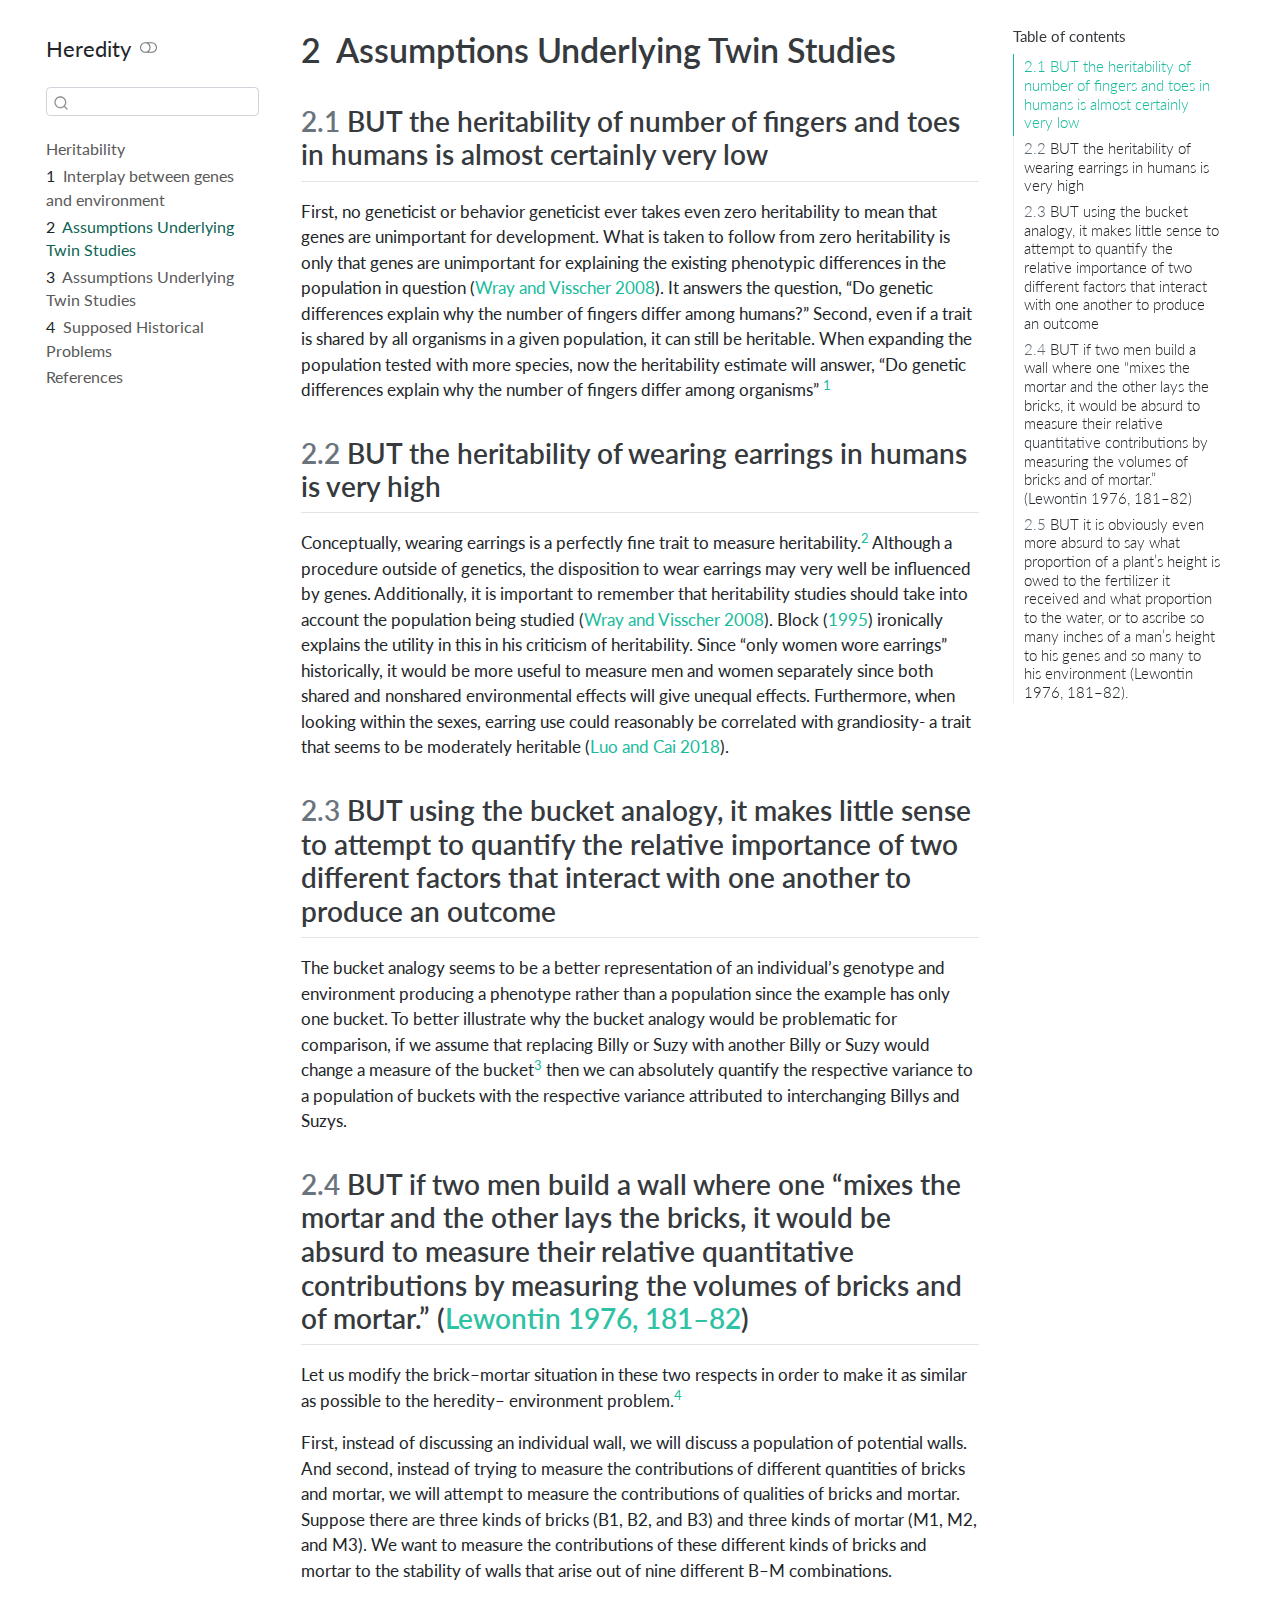
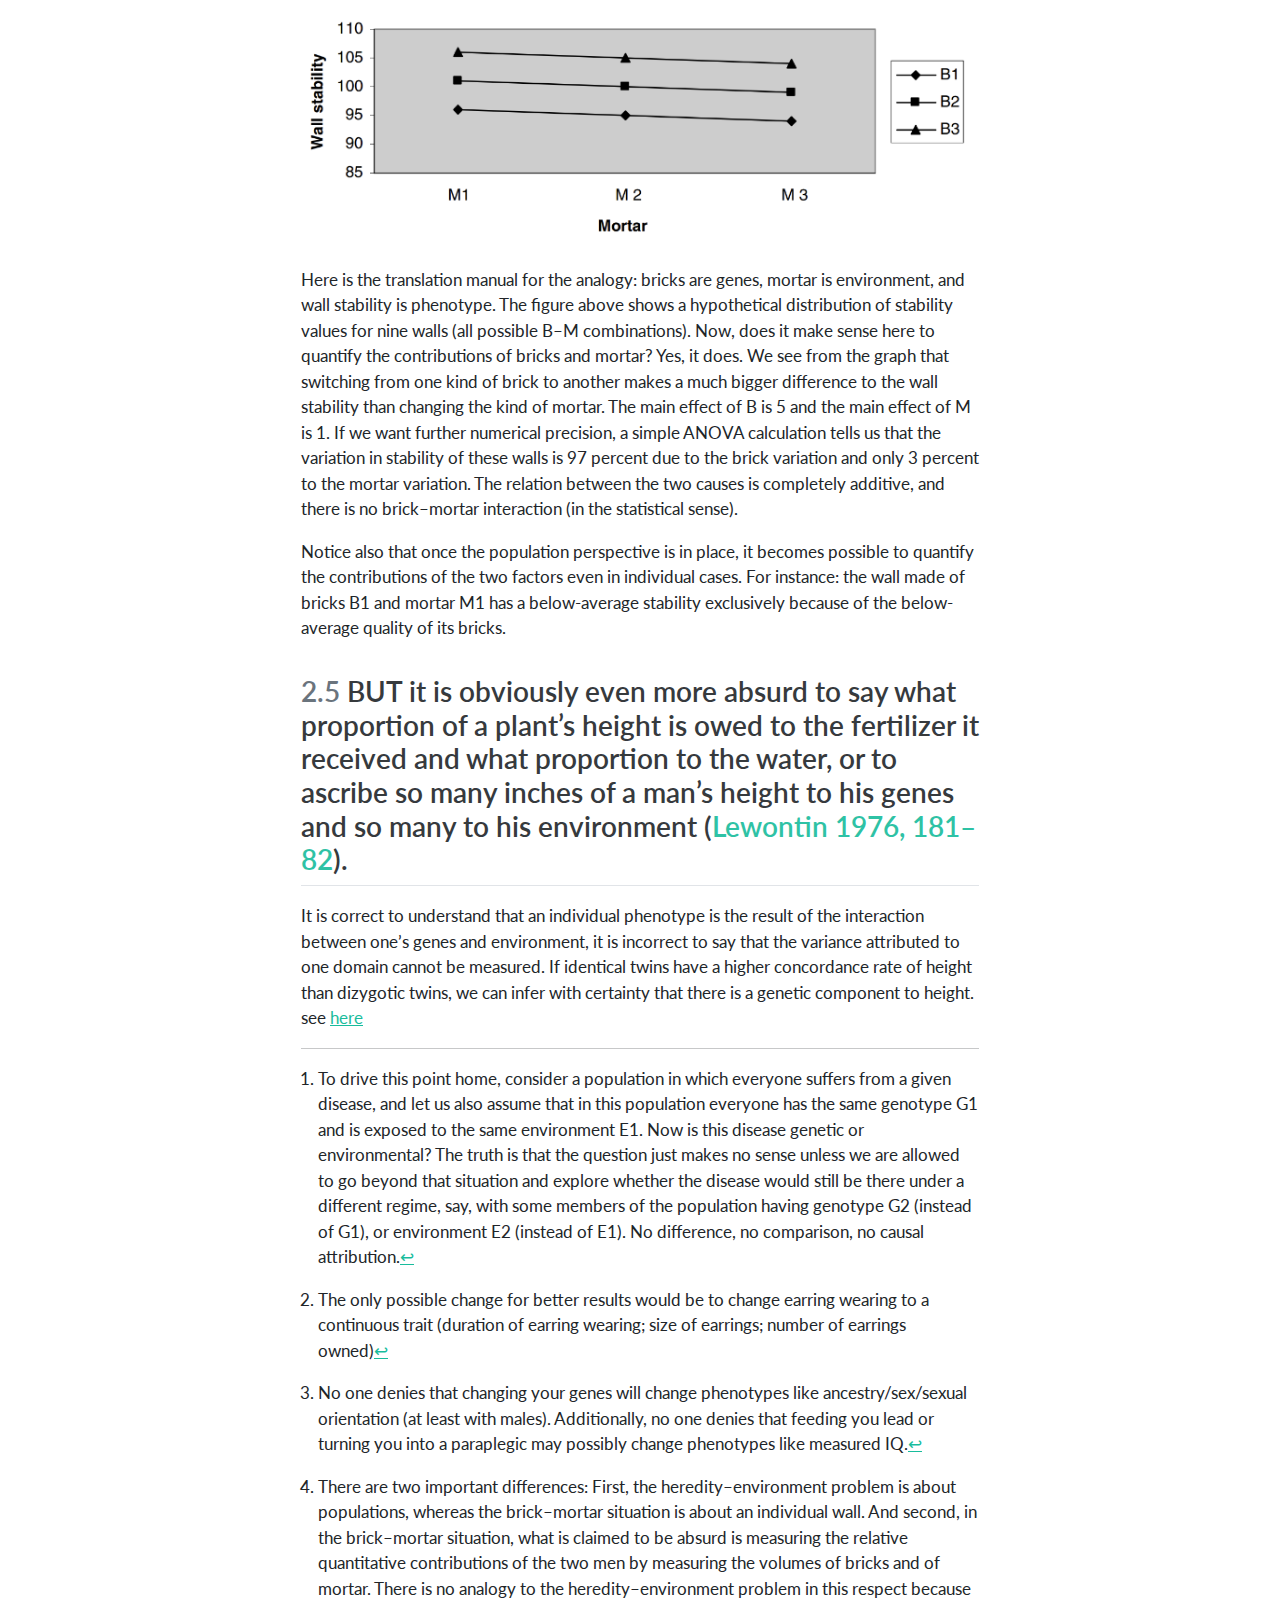
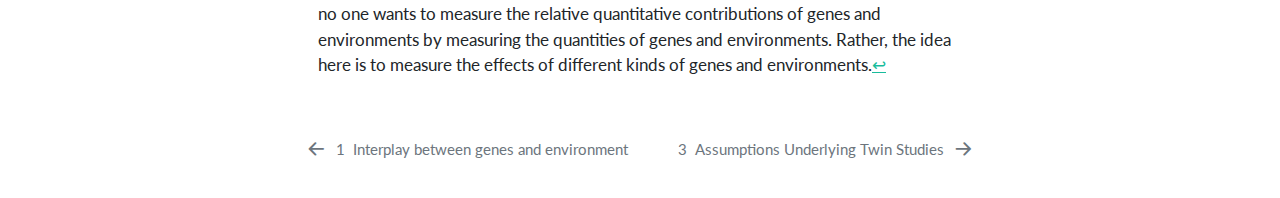
==== docs/i_analogies.html @ cc2ddcf5 "oops, but done now" ====
<!DOCTYPE html>
<html xmlns="http://www.w3.org/1999/xhtml" lang="en" xml:lang="en"><head>

<meta charset="utf-8">
<meta name="generator" content="quarto-1.3.353">

<meta name="viewport" content="width=device-width, initial-scale=1.0, user-scalable=yes">


<title>Heredity - 2&nbsp; Assumptions Underlying Twin Studies</title>
<style>
code{white-space: pre-wrap;}
span.smallcaps{font-variant: small-caps;}
div.columns{display: flex; gap: min(4vw, 1.5em);}
div.column{flex: auto; overflow-x: auto;}
div.hanging-indent{margin-left: 1.5em; text-indent: -1.5em;}
ul.task-list{list-style: none;}
ul.task-list li input[type="checkbox"] {
  width: 0.8em;
  margin: 0 0.8em 0.2em -1em; /* quarto-specific, see https://github.com/quarto-dev/quarto-cli/issues/4556 */ 
  vertical-align: middle;
}
/* CSS for citations */
div.csl-bib-body { }
div.csl-entry {
  clear: both;
}
.hanging-indent div.csl-entry {
  margin-left:2em;
  text-indent:-2em;
}
div.csl-left-margin {
  min-width:2em;
  float:left;
}
div.csl-right-inline {
  margin-left:2em;
  padding-left:1em;
}
div.csl-indent {
  margin-left: 2em;
}</style>


<script src="site_libs/quarto-nav/quarto-nav.js"></script>
<script src="site_libs/quarto-nav/headroom.min.js"></script>
<script src="site_libs/clipboard/clipboard.min.js"></script>
<script src="site_libs/quarto-search/autocomplete.umd.js"></script>
<script src="site_libs/quarto-search/fuse.min.js"></script>
<script src="site_libs/quarto-search/quarto-search.js"></script>
<meta name="quarto:offset" content="./">
<link href="./i_assumptions.html" rel="next">
<link href="./i_interplay.html" rel="prev">
<link href="./gene.png" rel="icon" type="image/png">
<script src="site_libs/quarto-html/quarto.js"></script>
<script src="site_libs/quarto-html/popper.min.js"></script>
<script src="site_libs/quarto-html/tippy.umd.min.js"></script>
<script src="site_libs/quarto-html/anchor.min.js"></script>
<link href="site_libs/quarto-html/tippy.css" rel="stylesheet">
<link href="site_libs/quarto-html/quarto-syntax-highlighting.css" rel="stylesheet" class="quarto-color-scheme" id="quarto-text-highlighting-styles">
<link href="site_libs/quarto-html/quarto-syntax-highlighting-dark.css" rel="prefetch" class="quarto-color-scheme quarto-color-alternate" id="quarto-text-highlighting-styles">
<script src="site_libs/bootstrap/bootstrap.min.js"></script>
<link href="site_libs/bootstrap/bootstrap-icons.css" rel="stylesheet">
<link href="site_libs/bootstrap/bootstrap.min.css" rel="stylesheet" class="quarto-color-scheme" id="quarto-bootstrap" data-mode="light">
<link href="site_libs/bootstrap/bootstrap-dark.min.css" rel="prefetch" class="quarto-color-scheme quarto-color-alternate" id="quarto-bootstrap" data-mode="dark">
<script id="quarto-search-options" type="application/json">{
  "location": "sidebar",
  "copy-button": false,
  "collapse-after": 3,
  "panel-placement": "start",
  "type": "textbox",
  "limit": 20,
  "language": {
    "search-no-results-text": "No results",
    "search-matching-documents-text": "matching documents",
    "search-copy-link-title": "Copy link to search",
    "search-hide-matches-text": "Hide additional matches",
    "search-more-match-text": "more match in this document",
    "search-more-matches-text": "more matches in this document",
    "search-clear-button-title": "Clear",
    "search-detached-cancel-button-title": "Cancel",
    "search-submit-button-title": "Submit"
  }
}</script>


</head>

<body class="nav-sidebar floating">

<div id="quarto-search-results"></div>
  <header id="quarto-header" class="headroom fixed-top">
  <nav class="quarto-secondary-nav">
    <div class="container-fluid d-flex">
      <button type="button" class="quarto-btn-toggle btn" data-bs-toggle="collapse" data-bs-target="#quarto-sidebar,#quarto-sidebar-glass" aria-controls="quarto-sidebar" aria-expanded="false" aria-label="Toggle sidebar navigation" onclick="if (window.quartoToggleHeadroom) { window.quartoToggleHeadroom(); }">
        <i class="bi bi-layout-text-sidebar-reverse"></i>
      </button>
      <nav class="quarto-page-breadcrumbs" aria-label="breadcrumb"><ol class="breadcrumb"><li class="breadcrumb-item"><a href="./i_analogies.html"><span class="chapter-number">2</span>&nbsp; <span class="chapter-title">Assumptions Underlying Twin Studies</span></a></li></ol></nav>
      <a class="flex-grow-1" role="button" data-bs-toggle="collapse" data-bs-target="#quarto-sidebar,#quarto-sidebar-glass" aria-controls="quarto-sidebar" aria-expanded="false" aria-label="Toggle sidebar navigation" onclick="if (window.quartoToggleHeadroom) { window.quartoToggleHeadroom(); }">      
      </a>
      <button type="button" class="btn quarto-search-button" aria-label="Search" onclick="window.quartoOpenSearch();">
        <i class="bi bi-search"></i>
      </button>
    </div>
  </nav>
</header>
<!-- content -->
<div id="quarto-content" class="quarto-container page-columns page-rows-contents page-layout-article">
<!-- sidebar -->
  <nav id="quarto-sidebar" class="sidebar collapse collapse-horizontal sidebar-navigation floating overflow-auto">
    <div class="pt-lg-2 mt-2 text-left sidebar-header">
    <div class="sidebar-title mb-0 py-0">
      <a href="./">Heredity</a> 
        <div class="sidebar-tools-main">
  <a href="" class="quarto-color-scheme-toggle quarto-navigation-tool  px-1" onclick="window.quartoToggleColorScheme(); return false;" title="Toggle dark mode"><i class="bi"></i></a>
</div>
    </div>
      </div>
        <div class="mt-2 flex-shrink-0 align-items-center">
        <div class="sidebar-search">
        <div id="quarto-search" class="" title="Search"></div>
        </div>
        </div>
    <div class="sidebar-menu-container"> 
    <ul class="list-unstyled mt-1">
        <li class="sidebar-item">
  <div class="sidebar-item-container"> 
  <a href="./index.html" class="sidebar-item-text sidebar-link">
 <span class="menu-text">Heritability</span></a>
  </div>
</li>
        <li class="sidebar-item">
  <div class="sidebar-item-container"> 
  <a href="./i_interplay.html" class="sidebar-item-text sidebar-link">
 <span class="menu-text"><span class="chapter-number">1</span>&nbsp; <span class="chapter-title">Interplay between genes and environment</span></span></a>
  </div>
</li>
        <li class="sidebar-item">
  <div class="sidebar-item-container"> 
  <a href="./i_analogies.html" class="sidebar-item-text sidebar-link active">
 <span class="menu-text"><span class="chapter-number">2</span>&nbsp; <span class="chapter-title">Assumptions Underlying Twin Studies</span></span></a>
  </div>
</li>
        <li class="sidebar-item">
  <div class="sidebar-item-container"> 
  <a href="./i_assumptions.html" class="sidebar-item-text sidebar-link">
 <span class="menu-text"><span class="chapter-number">3</span>&nbsp; <span class="chapter-title">Assumptions Underlying Twin Studies</span></span></a>
  </div>
</li>
        <li class="sidebar-item">
  <div class="sidebar-item-container"> 
  <a href="./i_historical.html" class="sidebar-item-text sidebar-link">
 <span class="menu-text"><span class="chapter-number">4</span>&nbsp; <span class="chapter-title">Supposed Historical Problems</span></span></a>
  </div>
</li>
        <li class="sidebar-item">
  <div class="sidebar-item-container"> 
  <a href="./references.html" class="sidebar-item-text sidebar-link">
 <span class="menu-text">References</span></a>
  </div>
</li>
    </ul>
    </div>
</nav>
<div id="quarto-sidebar-glass" data-bs-toggle="collapse" data-bs-target="#quarto-sidebar,#quarto-sidebar-glass"></div>
<!-- margin-sidebar -->
    <div id="quarto-margin-sidebar" class="sidebar margin-sidebar">
        <nav id="TOC" role="doc-toc" class="toc-active">
    <h2 id="toc-title">Table of contents</h2>
   
  <ul>
  <li><a href="#but-the-heritability-of-number-of-fingers-and-toes-in-humans-is-almost-certainly-very-low" id="toc-but-the-heritability-of-number-of-fingers-and-toes-in-humans-is-almost-certainly-very-low" class="nav-link active" data-scroll-target="#but-the-heritability-of-number-of-fingers-and-toes-in-humans-is-almost-certainly-very-low"><span class="header-section-number">2.1</span> BUT the heritability of number of fingers and toes in humans is almost certainly very low</a></li>
  <li><a href="#but-the-heritability-of-wearing-earrings-in-humans-is-very-high" id="toc-but-the-heritability-of-wearing-earrings-in-humans-is-very-high" class="nav-link" data-scroll-target="#but-the-heritability-of-wearing-earrings-in-humans-is-very-high"><span class="header-section-number">2.2</span> BUT the heritability of wearing earrings in humans is very high</a></li>
  <li><a href="#but-using-the-bucket-analogy-it-makes-little-sense-to-attempt-to-quantify-the-relative-importance-of-two-different-factors-that-interact-with-one-another-to-produce-an-outcome" id="toc-but-using-the-bucket-analogy-it-makes-little-sense-to-attempt-to-quantify-the-relative-importance-of-two-different-factors-that-interact-with-one-another-to-produce-an-outcome" class="nav-link" data-scroll-target="#but-using-the-bucket-analogy-it-makes-little-sense-to-attempt-to-quantify-the-relative-importance-of-two-different-factors-that-interact-with-one-another-to-produce-an-outcome"><span class="header-section-number">2.3</span> BUT using the bucket analogy, it makes little sense to attempt to quantify the relative importance of two different factors that interact with one another to produce an outcome</a></li>
  <li><a href="#[base64].-lewontin1976-p.-181182" id="[base64].-lewontin1976-p.-181182" class="nav-link" data-scroll-target="#[base64].-lewontin1976-p.-181182"><span class="header-section-number">2.4</span> BUT if two men build a wall where one “mixes the mortar and the other lays the bricks, it would be absurd to measure their relative quantitative contributions by measuring the volumes of bricks and of mortar.” <span class="citation" data-cites="lewontin1976">(Lewontin 1976, 181–82)</span></a></li>
  <li><a href="#[base64].181-182." id="[base64].181-182." class="nav-link" data-scroll-target="#[base64].181-182."><span class="header-section-number">2.5</span> BUT it is obviously even more absurd to say what proportion of a plant’s height is owed to the fertilizer it received and what proportion to the water, or to ascribe so many inches of a man’s height to his genes and so many to his environment <span class="citation" data-cites="lewontin1976">(Lewontin 1976, 181–82)</span>.</a></li>
  </ul>
</nav>
    </div>
<!-- main -->
<main class="content" id="quarto-document-content">

<header id="title-block-header" class="quarto-title-block default">
<div class="quarto-title">
<h1 class="title"><span class="chapter-number">2</span>&nbsp; <span class="chapter-title">Assumptions Underlying Twin Studies</span></h1>
</div>



<div class="quarto-title-meta">

    
  
    
  </div>
  

</header>

<section id="but-the-heritability-of-number-of-fingers-and-toes-in-humans-is-almost-certainly-very-low" class="level2" data-number="2.1">
<h2 data-number="2.1" class="anchored" data-anchor-id="but-the-heritability-of-number-of-fingers-and-toes-in-humans-is-almost-certainly-very-low"><span class="header-section-number">2.1</span> BUT the heritability of number of fingers and toes in humans is almost certainly very low</h2>
<p>First, no geneticist or behavior geneticist ever takes even zero heritability to mean that genes are unimportant for development. What is taken to follow from zero heritability is only that genes are unimportant for explaining the existing phenotypic differences in the population in question <span class="citation" data-cites="wray2008">(<a href="references.html#ref-wray2008" role="doc-biblioref">Wray and Visscher 2008</a>)</span>. It answers the question, “Do genetic differences explain why the number of fingers differ among humans?” Second, even if a trait is shared by all organisms in a given population, it can still be heritable. When expanding the population tested with more species, now the heritability estimate will answer, “Do genetic differences explain why the number of fingers differ among organisms” <a href="#fn1" class="footnote-ref" id="fnref1" role="doc-noteref"><sup>1</sup></a></p>
</section>
<section id="but-the-heritability-of-wearing-earrings-in-humans-is-very-high" class="level2" data-number="2.2">
<h2 data-number="2.2" class="anchored" data-anchor-id="but-the-heritability-of-wearing-earrings-in-humans-is-very-high"><span class="header-section-number">2.2</span> BUT the heritability of wearing earrings in humans is very high</h2>
<p>Conceptually, wearing earrings is a perfectly fine trait to measure heritability.<a href="#fn2" class="footnote-ref" id="fnref2" role="doc-noteref"><sup>2</sup></a> Although a procedure outside of genetics, the disposition to wear earrings may very well be influenced by genes. Additionally, it is important to remember that heritability studies should take into account the population being studied <span class="citation" data-cites="wray2008">(<a href="references.html#ref-wray2008" role="doc-biblioref">Wray and Visscher 2008</a>)</span>. <span class="citation" data-cites="block1995">Block (<a href="references.html#ref-block1995" role="doc-biblioref">1995</a>)</span> ironically explains the utility in this in his criticism of heritability. Since “only women wore earrings” historically, it would be more useful to measure men and women separately since both shared and nonshared environmental effects will give unequal effects. Furthermore, when looking within the sexes, earring use could reasonably be correlated with grandiosity- a trait that seems to be moderately heritable <span class="citation" data-cites="luo2018">(<a href="references.html#ref-luo2018" role="doc-biblioref">Luo and Cai 2018</a>)</span>.</p>
</section>
<section id="but-using-the-bucket-analogy-it-makes-little-sense-to-attempt-to-quantify-the-relative-importance-of-two-different-factors-that-interact-with-one-another-to-produce-an-outcome" class="level2" data-number="2.3">
<h2 data-number="2.3" class="anchored" data-anchor-id="but-using-the-bucket-analogy-it-makes-little-sense-to-attempt-to-quantify-the-relative-importance-of-two-different-factors-that-interact-with-one-another-to-produce-an-outcome"><span class="header-section-number">2.3</span> BUT using the bucket analogy, it makes little sense to attempt to quantify the relative importance of two different factors that interact with one another to produce an outcome</h2>
<p>The bucket analogy seems to be a better representation of an individual’s genotype and environment producing a phenotype rather than a population since the example has only one bucket. To better illustrate why the bucket analogy would be problematic for comparison, if we assume that replacing Billy or Suzy with another Billy or Suzy would change a measure of the bucket<a href="#fn3" class="footnote-ref" id="fnref3" role="doc-noteref"><sup>3</sup></a> then we can absolutely quantify the respective variance to a population of buckets with the respective variance attributed to interchanging Billys and Suzys.</p>
</section>
<section id="[base64].-lewontin1976-p.-181182" class="level2" data-number="2.4">
<h2 data-number="2.4" class="anchored" data-anchor-id="[base64].-lewontin1976-p.-181182"><span class="header-section-number">2.4</span> BUT if two men build a wall where one “mixes the mortar and the other lays the bricks, it would be absurd to measure their relative quantitative contributions by measuring the volumes of bricks and of mortar.” <span class="citation" data-cites="lewontin1976">(<a href="references.html#ref-lewontin1976" role="doc-biblioref">Lewontin 1976, 181–82</a>)</span></h2>
<p>Let us modify the brick–mortar situation in these two respects in order to make it as similar as possible to the heredity– environment problem.<a href="#fn4" class="footnote-ref" id="fnref4" role="doc-noteref"><sup>4</sup></a></p>
<p>First, instead of discussing an individual wall, we will discuss a population of potential walls. And second, instead of trying to measure the contributions of different quantities of bricks and mortar, we will attempt to measure the contributions of qualities of bricks and mortar. Suppose there are three kinds of bricks (B1, B2, and B3) and three kinds of mortar (M1, M2, and M3). We want to measure the contributions of these different kinds of bricks and mortar to the stability of walls that arise out of nine different B–M combinations.</p>
<p><img src="images/mortar.png" class="img-fluid"></p>
<p>Here is the translation manual for the analogy: bricks are genes, mortar is environment, and wall stability is phenotype. The figure above shows a hypothetical distribution of stability values for nine walls (all possible B–M combinations). Now, does it make sense here to quantify the contributions of bricks and mortar? Yes, it does. We see from the graph that switching from one kind of brick to another makes a much bigger difference to the wall stability than changing the kind of mortar. The main effect of B is 5 and the main effect of M is 1. If we want further numerical precision, a simple ANOVA calculation tells us that the variation in stability of these walls is 97 percent due to the brick variation and only 3 percent to the mortar variation. The relation between the two causes is completely additive, and there is no brick–mortar interaction (in the statistical sense).</p>
<p>Notice also that once the population perspective is in place, it becomes possible to quantify the contributions of the two factors even in individual cases. For instance: the wall made of bricks B1 and mortar M1 has a below-average stability exclusively because of the below-average quality of its bricks.</p>
</section>
<section id="[base64].181-182." class="level2" data-number="2.5">
<h2 data-number="2.5" class="anchored" data-anchor-id="[base64].181-182."><span class="header-section-number">2.5</span> BUT it is obviously even more absurd to say what proportion of a plant’s height is owed to the fertilizer it received and what proportion to the water, or to ascribe so many inches of a man’s height to his genes and so many to his environment <span class="citation" data-cites="lewontin1976">(<a href="references.html#ref-lewontin1976" role="doc-biblioref">Lewontin 1976, 181–82</a>)</span>.</h2>
<p>It is correct to understand that an individual phenotype is the result of the interaction between one’s genes and environment, it is incorrect to say that the variance attributed to one domain cannot be measured. If identical twins have a higher concordance rate of height than dizygotic twins, we can infer with certainty that there is a genetic component to height. see <a href="https://plato.stanford.edu/entries/heredity/#TermIssu">here</a></p>
<!-- ## BUT If, for example, a nation refuses to send children with red hair to school, the genes that cause red hair can be said to lower reading scores attributing redheads’ illiteracy to their genes would probably strike most readers as absurd under these circumstances. (Jencks et al. 1972:66–67) -->


<div id="refs" class="references csl-bib-body hanging-indent" role="list" style="display: none">
<div id="ref-block1995" class="csl-entry" role="listitem">
Block, Ned. 1995. <span>“How Heritability Misleads about Race.”</span> <em>Cognition</em> 56 (2): 99–128.
</div>
<div id="ref-lewontin1976" class="csl-entry" role="listitem">
Lewontin, Richard C. 1976. <span>“The Fallacy of Biological Determinism.”</span> <em>The Sciences</em> 16 (2): 6–10.
</div>
<div id="ref-luo2018" class="csl-entry" role="listitem">
Luo, Yu LL, and Huajian Cai. 2018. <span>“The Etiology of Narcissism: A Review of Behavioral Genetic Studies.”</span> <em>Handbook of Trait Narcissism: Key Advances, Research Methods, and Controversies</em>, 149–56.
</div>
<div id="ref-wray2008" class="csl-entry" role="listitem">
Wray, Naomi, and Peter Visscher. 2008. <span>“Estimating Trait Heritability.”</span> <em>Nature Education</em> 1 (1): 29.
</div>
</div>
</section>
<section id="footnotes" class="footnotes footnotes-end-of-document" role="doc-endnotes">
<hr>
<ol>
<li id="fn1"><p> To drive this point home, consider a population in which everyone suffers from a given disease, and let us also assume that in this population everyone has the same genotype G1 and is exposed to the same environment E1. Now is this disease genetic or environmental? The truth is that the question just makes no sense unless we are allowed to go beyond that situation and explore whether the disease would still be there under a different regime, say, with some members of the population having genotype G2 (instead of G1), or environment E2 (instead of E1). No difference, no comparison, no causal attribution.<a href="#fnref1" class="footnote-back" role="doc-backlink">↩︎</a></p></li>
<li id="fn2"><p> The only possible change for better results would be to change earring wearing to a continuous trait (duration of earring wearing; size of earrings; number of earrings owned)<a href="#fnref2" class="footnote-back" role="doc-backlink">↩︎</a></p></li>
<li id="fn3"><p> No one denies that changing your genes will change phenotypes like ancestry/sex/sexual orientation (at least with males). Additionally, no one denies that feeding you lead or turning you into a paraplegic may possibly change phenotypes like measured IQ.<a href="#fnref3" class="footnote-back" role="doc-backlink">↩︎</a></p></li>
<li id="fn4"><p> There are two important differences: First, the heredity–environment problem is about populations, whereas the brick–mortar situation is about an individual wall. And second, in the brick–mortar situation, what is claimed to be absurd is measuring the relative quantitative contributions of the two men by measuring the volumes of bricks and of mortar. There is no analogy to the heredity–environment problem in this respect because no one wants to measure the relative quantitative contributions of genes and environments by measuring the quantities of genes and environments. Rather, the idea here is to measure the effects of different kinds of genes and environments.<a href="#fnref4" class="footnote-back" role="doc-backlink">↩︎</a></p></li>
</ol>
</section>

</main> <!-- /main -->
<script id="quarto-html-after-body" type="application/javascript">
window.document.addEventListener("DOMContentLoaded", function (event) {
  const toggleBodyColorMode = (bsSheetEl) => {
    const mode = bsSheetEl.getAttribute("data-mode");
    const bodyEl = window.document.querySelector("body");
    if (mode === "dark") {
      bodyEl.classList.add("quarto-dark");
      bodyEl.classList.remove("quarto-light");
    } else {
      bodyEl.classList.add("quarto-light");
      bodyEl.classList.remove("quarto-dark");
    }
  }
  const toggleBodyColorPrimary = () => {
    const bsSheetEl = window.document.querySelector("link#quarto-bootstrap");
    if (bsSheetEl) {
      toggleBodyColorMode(bsSheetEl);
    }
  }
  toggleBodyColorPrimary();  
  const disableStylesheet = (stylesheets) => {
    for (let i=0; i < stylesheets.length; i++) {
      const stylesheet = stylesheets[i];
      stylesheet.rel = 'prefetch';
    }
  }
  const enableStylesheet = (stylesheets) => {
    for (let i=0; i < stylesheets.length; i++) {
      const stylesheet = stylesheets[i];
      stylesheet.rel = 'stylesheet';
    }
  }
  const manageTransitions = (selector, allowTransitions) => {
    const els = window.document.querySelectorAll(selector);
    for (let i=0; i < els.length; i++) {
      const el = els[i];
      if (allowTransitions) {
        el.classList.remove('notransition');
      } else {
        el.classList.add('notransition');
      }
    }
  }
  const toggleColorMode = (alternate) => {
    // Switch the stylesheets
    const alternateStylesheets = window.document.querySelectorAll('link.quarto-color-scheme.quarto-color-alternate');
    manageTransitions('#quarto-margin-sidebar .nav-link', false);
    if (alternate) {
      enableStylesheet(alternateStylesheets);
      for (const sheetNode of alternateStylesheets) {
        if (sheetNode.id === "quarto-bootstrap") {
          toggleBodyColorMode(sheetNode);
        }
      }
    } else {
      disableStylesheet(alternateStylesheets);
      toggleBodyColorPrimary();
    }
    manageTransitions('#quarto-margin-sidebar .nav-link', true);
    // Switch the toggles
    const toggles = window.document.querySelectorAll('.quarto-color-scheme-toggle');
    for (let i=0; i < toggles.length; i++) {
      const toggle = toggles[i];
      if (toggle) {
        if (alternate) {
          toggle.classList.add("alternate");     
        } else {
          toggle.classList.remove("alternate");
        }
      }
    }
    // Hack to workaround the fact that safari doesn't
    // properly recolor the scrollbar when toggling (#1455)
    if (navigator.userAgent.indexOf('Safari') > 0 && navigator.userAgent.indexOf('Chrome') == -1) {
      manageTransitions("body", false);
      window.scrollTo(0, 1);
      setTimeout(() => {
        window.scrollTo(0, 0);
        manageTransitions("body", true);
      }, 40);  
    }
  }
  const isFileUrl = () => { 
    return window.location.protocol === 'file:';
  }
  const hasAlternateSentinel = () => {  
    let styleSentinel = getColorSchemeSentinel();
    if (styleSentinel !== null) {
      return styleSentinel === "alternate";
    } else {
      return false;
    }
  }
  const setStyleSentinel = (alternate) => {
    const value = alternate ? "alternate" : "default";
    if (!isFileUrl()) {
      window.localStorage.setItem("quarto-color-scheme", value);
    } else {
      localAlternateSentinel = value;
    }
  }
  const getColorSchemeSentinel = () => {
    if (!isFileUrl()) {
      const storageValue = window.localStorage.getItem("quarto-color-scheme");
      return storageValue != null ? storageValue : localAlternateSentinel;
    } else {
      return localAlternateSentinel;
    }
  }
  let localAlternateSentinel = 'default';
  // Dark / light mode switch
  window.quartoToggleColorScheme = () => {
    // Read the current dark / light value 
    let toAlternate = !hasAlternateSentinel();
    toggleColorMode(toAlternate);
    setStyleSentinel(toAlternate);
  };
  // Ensure there is a toggle, if there isn't float one in the top right
  if (window.document.querySelector('.quarto-color-scheme-toggle') === null) {
    const a = window.document.createElement('a');
    a.classList.add('top-right');
    a.classList.add('quarto-color-scheme-toggle');
    a.href = "";
    a.onclick = function() { try { window.quartoToggleColorScheme(); } catch {} return false; };
    const i = window.document.createElement("i");
    i.classList.add('bi');
    a.appendChild(i);
    window.document.body.appendChild(a);
  }
  // Switch to dark mode if need be
  if (hasAlternateSentinel()) {
    toggleColorMode(true);
  } else {
    toggleColorMode(false);
  }
  const icon = "";
  const anchorJS = new window.AnchorJS();
  anchorJS.options = {
    placement: 'right',
    icon: icon
  };
  anchorJS.add('.anchored');
  const isCodeAnnotation = (el) => {
    for (const clz of el.classList) {
      if (clz.startsWith('code-annotation-')) {                     
        return true;
      }
    }
    return false;
  }
  const clipboard = new window.ClipboardJS('.code-copy-button', {
    text: function(trigger) {
      const codeEl = trigger.previousElementSibling.cloneNode(true);
      for (const childEl of codeEl.children) {
        if (isCodeAnnotation(childEl)) {
          childEl.remove();
        }
      }
      return codeEl.innerText;
    }
  });
  clipboard.on('success', function(e) {
    // button target
    const button = e.trigger;
    // don't keep focus
    button.blur();
    // flash "checked"
    button.classList.add('code-copy-button-checked');
    var currentTitle = button.getAttribute("title");
    button.setAttribute("title", "Copied!");
    let tooltip;
    if (window.bootstrap) {
      button.setAttribute("data-bs-toggle", "tooltip");
      button.setAttribute("data-bs-placement", "left");
      button.setAttribute("data-bs-title", "Copied!");
      tooltip = new bootstrap.Tooltip(button, 
        { trigger: "manual", 
          customClass: "code-copy-button-tooltip",
          offset: [0, -8]});
      tooltip.show();    
    }
    setTimeout(function() {
      if (tooltip) {
        tooltip.hide();
        button.removeAttribute("data-bs-title");
        button.removeAttribute("data-bs-toggle");
        button.removeAttribute("data-bs-placement");
      }
      button.setAttribute("title", currentTitle);
      button.classList.remove('code-copy-button-checked');
    }, 1000);
    // clear code selection
    e.clearSelection();
  });
  function tippyHover(el, contentFn) {
    const config = {
      allowHTML: true,
      content: contentFn,
      maxWidth: 500,
      delay: 100,
      arrow: false,
      appendTo: function(el) {
          return el.parentElement;
      },
      interactive: true,
      interactiveBorder: 10,
      theme: 'quarto',
      placement: 'bottom-start'
    };
    window.tippy(el, config); 
  }
  const noterefs = window.document.querySelectorAll('a[role="doc-noteref"]');
  for (var i=0; i<noterefs.length; i++) {
    const ref = noterefs[i];
    tippyHover(ref, function() {
      // use id or data attribute instead here
      let href = ref.getAttribute('data-footnote-href') || ref.getAttribute('href');
      try { href = new URL(href).hash; } catch {}
      const id = href.replace(/^#\/?/, "");
      const note = window.document.getElementById(id);
      return note.innerHTML;
    });
  }
      let selectedAnnoteEl;
      const selectorForAnnotation = ( cell, annotation) => {
        let cellAttr = 'data-code-cell="' + cell + '"';
        let lineAttr = 'data-code-annotation="' +  annotation + '"';
        const selector = 'span[' + cellAttr + '][' + lineAttr + ']';
        return selector;
      }
      const selectCodeLines = (annoteEl) => {
        const doc = window.document;
        const targetCell = annoteEl.getAttribute("data-target-cell");
        const targetAnnotation = annoteEl.getAttribute("data-target-annotation");
        const annoteSpan = window.document.querySelector(selectorForAnnotation(targetCell, targetAnnotation));
        const lines = annoteSpan.getAttribute("data-code-lines").split(",");
        const lineIds = lines.map((line) => {
          return targetCell + "-" + line;
        })
        let top = null;
        let height = null;
        let parent = null;
        if (lineIds.length > 0) {
            //compute the position of the single el (top and bottom and make a div)
            const el = window.document.getElementById(lineIds[0]);
            top = el.offsetTop;
            height = el.offsetHeight;
            parent = el.parentElement.parentElement;
          if (lineIds.length > 1) {
            const lastEl = window.document.getElementById(lineIds[lineIds.length - 1]);
            const bottom = lastEl.offsetTop + lastEl.offsetHeight;
            height = bottom - top;
          }
          if (top !== null && height !== null && parent !== null) {
            // cook up a div (if necessary) and position it 
            let div = window.document.getElementById("code-annotation-line-highlight");
            if (div === null) {
              div = window.document.createElement("div");
              div.setAttribute("id", "code-annotation-line-highlight");
              div.style.position = 'absolute';
              parent.appendChild(div);
            }
            div.style.top = top - 2 + "px";
            div.style.height = height + 4 + "px";
            let gutterDiv = window.document.getElementById("code-annotation-line-highlight-gutter");
            if (gutterDiv === null) {
              gutterDiv = window.document.createElement("div");
              gutterDiv.setAttribute("id", "code-annotation-line-highlight-gutter");
              gutterDiv.style.position = 'absolute';
              const codeCell = window.document.getElementById(targetCell);
              const gutter = codeCell.querySelector('.code-annotation-gutter');
              gutter.appendChild(gutterDiv);
            }
            gutterDiv.style.top = top - 2 + "px";
            gutterDiv.style.height = height + 4 + "px";
          }
          selectedAnnoteEl = annoteEl;
        }
      };
      const unselectCodeLines = () => {
        const elementsIds = ["code-annotation-line-highlight", "code-annotation-line-highlight-gutter"];
        elementsIds.forEach((elId) => {
          const div = window.document.getElementById(elId);
          if (div) {
            div.remove();
          }
        });
        selectedAnnoteEl = undefined;
      };
      // Attach click handler to the DT
      const annoteDls = window.document.querySelectorAll('dt[data-target-cell]');
      for (const annoteDlNode of annoteDls) {
        annoteDlNode.addEventListener('click', (event) => {
          const clickedEl = event.target;
          if (clickedEl !== selectedAnnoteEl) {
            unselectCodeLines();
            const activeEl = window.document.querySelector('dt[data-target-cell].code-annotation-active');
            if (activeEl) {
              activeEl.classList.remove('code-annotation-active');
            }
            selectCodeLines(clickedEl);
            clickedEl.classList.add('code-annotation-active');
          } else {
            // Unselect the line
            unselectCodeLines();
            clickedEl.classList.remove('code-annotation-active');
          }
        });
      }
  const findCites = (el) => {
    const parentEl = el.parentElement;
    if (parentEl) {
      const cites = parentEl.dataset.cites;
      if (cites) {
        return {
          el,
          cites: cites.split(' ')
        };
      } else {
        return findCites(el.parentElement)
      }
    } else {
      return undefined;
    }
  };
  var bibliorefs = window.document.querySelectorAll('a[role="doc-biblioref"]');
  for (var i=0; i<bibliorefs.length; i++) {
    const ref = bibliorefs[i];
    const citeInfo = findCites(ref);
    if (citeInfo) {
      tippyHover(citeInfo.el, function() {
        var popup = window.document.createElement('div');
        citeInfo.cites.forEach(function(cite) {
          var citeDiv = window.document.createElement('div');
          citeDiv.classList.add('hanging-indent');
          citeDiv.classList.add('csl-entry');
          var biblioDiv = window.document.getElementById('ref-' + cite);
          if (biblioDiv) {
            citeDiv.innerHTML = biblioDiv.innerHTML;
          }
          popup.appendChild(citeDiv);
        });
        return popup.innerHTML;
      });
    }
  }
});
</script>
<nav class="page-navigation">
  <div class="nav-page nav-page-previous">
      <a href="./i_interplay.html" class="pagination-link">
        <i class="bi bi-arrow-left-short"></i> <span class="nav-page-text"><span class="chapter-number">1</span>&nbsp; <span class="chapter-title">Interplay between genes and environment</span></span>
      </a>          
  </div>
  <div class="nav-page nav-page-next">
      <a href="./i_assumptions.html" class="pagination-link">
        <span class="nav-page-text"><span class="chapter-number">3</span>&nbsp; <span class="chapter-title">Assumptions Underlying Twin Studies</span></span> <i class="bi bi-arrow-right-short"></i>
      </a>
  </div>
</nav>
</div> <!-- /content -->



</body></html>
---- docs/site_libs/quarto-html/tippy.css ----
.tippy-box[data-animation=fade][data-state=hidden]{opacity:0}[data-tippy-root]{max-width:calc(100vw - 10px)}.tippy-box{position:relative;background-color:#333;color:#fff;border-radius:4px;font-size:14px;line-height:1.4;white-space:normal;outline:0;transition-property:transform,visibility,opacity}.tippy-box[data-placement^=top]>.tippy-arrow{bottom:0}.tippy-box[data-placement^=top]>.tippy-arrow:before{bottom:-7px;left:0;border-width:8px 8px 0;border-top-color:initial;transform-origin:center top}.tippy-box[data-placement^=bottom]>.tippy-arrow{top:0}.tippy-box[data-placement^=bottom]>.tippy-arrow:before{top:-7px;left:0;border-width:0 8px 8px;border-bottom-color:initial;transform-origin:center bottom}.tippy-box[data-placement^=left]>.tippy-arrow{right:0}.tippy-box[data-placement^=left]>.tippy-arrow:before{border-width:8px 0 8px 8px;border-left-color:initial;right:-7px;transform-origin:center left}.tippy-box[data-placement^=right]>.tippy-arrow{left:0}.tippy-box[data-placement^=right]>.tippy-arrow:before{left:-7px;border-width:8px 8px 8px 0;border-right-color:initial;transform-origin:center right}.tippy-box[data-inertia][data-state=visible]{transition-timing-function:cubic-bezier(.54,1.5,.38,1.11)}.tippy-arrow{width:16px;height:16px;color:#333}.tippy-arrow:before{content:"";position:absolute;border-color:transparent;border-style:solid}.tippy-content{position:relative;padding:5px 9px;z-index:1}
---- docs/site_libs/quarto-html/quarto-syntax-highlighting.css ----
/* quarto syntax highlight colors */
:root {
  --quarto-hl-ot-color: #003B4F;
  --quarto-hl-at-color: #657422;
  --quarto-hl-ss-color: #20794D;
  --quarto-hl-an-color: #5E5E5E;
  --quarto-hl-fu-color: #4758AB;
  --quarto-hl-st-color: #20794D;
  --quarto-hl-cf-color: #003B4F;
  --quarto-hl-op-color: #5E5E5E;
  --quarto-hl-er-color: #AD0000;
  --quarto-hl-bn-color: #AD0000;
  --quarto-hl-al-color: #AD0000;
  --quarto-hl-va-color: #111111;
  --quarto-hl-bu-color: inherit;
  --quarto-hl-ex-color: inherit;
  --quarto-hl-pp-color: #AD0000;
  --quarto-hl-in-color: #5E5E5E;
  --quarto-hl-vs-color: #20794D;
  --quarto-hl-wa-color: #5E5E5E;
  --quarto-hl-do-color: #5E5E5E;
  --quarto-hl-im-color: #00769E;
  --quarto-hl-ch-color: #20794D;
  --quarto-hl-dt-color: #AD0000;
  --quarto-hl-fl-color: #AD0000;
  --quarto-hl-co-color: #5E5E5E;
  --quarto-hl-cv-color: #5E5E5E;
  --quarto-hl-cn-color: #8f5902;
  --quarto-hl-sc-color: #5E5E5E;
  --quarto-hl-dv-color: #AD0000;
  --quarto-hl-kw-color: #003B4F;
}

/* other quarto variables */
:root {
  --quarto-font-monospace: SFMono-Regular, Menlo, Monaco, Consolas, "Liberation Mono", "Courier New", monospace;
}

pre > code.sourceCode > span {
  color: #003B4F;
}

code span {
  color: #003B4F;
}

code.sourceCode > span {
  color: #003B4F;
}

div.sourceCode,
div.sourceCode pre.sourceCode {
  color: #003B4F;
}

code span.ot {
  color: #003B4F;
  font-style: inherit;
}

code span.at {
  color: #657422;
  font-style: inherit;
}

code span.ss {
  color: #20794D;
  font-style: inherit;
}

code span.an {
  color: #5E5E5E;
  font-style: inherit;
}

code span.fu {
  color: #4758AB;
  font-style: inherit;
}

code span.st {
  color: #20794D;
  font-style: inherit;
}

code span.cf {
  color: #003B4F;
  font-style: inherit;
}

code span.op {
  color: #5E5E5E;
  font-style: inherit;
}

code span.er {
  color: #AD0000;
  font-style: inherit;
}

code span.bn {
  color: #AD0000;
  font-style: inherit;
}

code span.al {
  color: #AD0000;
  font-style: inherit;
}

code span.va {
  color: #111111;
  font-style: inherit;
}

code span.bu {
  font-style: inherit;
}

code span.ex {
  font-style: inherit;
}

code span.pp {
  color: #AD0000;
  font-style: inherit;
}

code span.in {
  color: #5E5E5E;
  font-style: inherit;
}

code span.vs {
  color: #20794D;
  font-style: inherit;
}

code span.wa {
  color: #5E5E5E;
  font-style: italic;
}

code span.do {
  color: #5E5E5E;
  font-style: italic;
}

code span.im {
  color: #00769E;
  font-style: inherit;
}

code span.ch {
  color: #20794D;
  font-style: inherit;
}

code span.dt {
  color: #AD0000;
  font-style: inherit;
}

code span.fl {
  color: #AD0000;
  font-style: inherit;
}

code span.co {
  color: #5E5E5E;
  font-style: inherit;
}

code span.cv {
  color: #5E5E5E;
  font-style: italic;
}

code span.cn {
  color: #8f5902;
  font-style: inherit;
}

code span.sc {
  color: #5E5E5E;
  font-style: inherit;
}

code span.dv {
  color: #AD0000;
  font-style: inherit;
}

code span.kw {
  color: #003B4F;
  font-style: inherit;
}

.prevent-inlining {
  content: "</";
}

/*# sourceMappingURL=debc5d5d77c3f9108843748ff7464032.css.map */
---- docs/site_libs/quarto-html/quarto-syntax-highlighting-dark.css ----
/* quarto syntax highlight colors */
:root {
  --quarto-hl-al-color: #f07178;
  --quarto-hl-an-color: #d4d0ab;
  --quarto-hl-at-color: #00e0e0;
  --quarto-hl-bn-color: #d4d0ab;
  --quarto-hl-bu-color: #abe338;
  --quarto-hl-ch-color: #abe338;
  --quarto-hl-co-color: #f8f8f2;
  --quarto-hl-cv-color: #ffd700;
  --quarto-hl-cn-color: #ffd700;
  --quarto-hl-cf-color: #ffa07a;
  --quarto-hl-dt-color: #ffa07a;
  --quarto-hl-dv-color: #d4d0ab;
  --quarto-hl-do-color: #f8f8f2;
  --quarto-hl-er-color: #f07178;
  --quarto-hl-ex-color: #00e0e0;
  --quarto-hl-fl-color: #d4d0ab;
  --quarto-hl-fu-color: #ffa07a;
  --quarto-hl-im-color: #abe338;
  --quarto-hl-in-color: #d4d0ab;
  --quarto-hl-kw-color: #ffa07a;
  --quarto-hl-op-color: #ffa07a;
  --quarto-hl-ot-color: #00e0e0;
  --quarto-hl-pp-color: #dcc6e0;
  --quarto-hl-re-color: #00e0e0;
  --quarto-hl-sc-color: #abe338;
  --quarto-hl-ss-color: #abe338;
  --quarto-hl-st-color: #abe338;
  --quarto-hl-va-color: #00e0e0;
  --quarto-hl-vs-color: #abe338;
  --quarto-hl-wa-color: #dcc6e0;
}

/* other quarto variables */
:root {
  --quarto-font-monospace: SFMono-Regular, Menlo, Monaco, Consolas, "Liberation Mono", "Courier New", monospace;
}

code span.al {
  background-color: #2a0f15;
  font-weight: bold;
  color: #f07178;
}

code span.an {
  color: #d4d0ab;
}

code span.at {
  color: #00e0e0;
}

code span.bn {
  color: #d4d0ab;
}

code span.bu {
  color: #abe338;
}

code span.ch {
  color: #abe338;
}

code span.co {
  font-style: italic;
  color: #f8f8f2;
}

code span.cv {
  color: #ffd700;
}

code span.cn {
  color: #ffd700;
}

code span.cf {
  font-weight: bold;
  color: #ffa07a;
}

code span.dt {
  color: #ffa07a;
}

code span.dv {
  color: #d4d0ab;
}

code span.do {
  color: #f8f8f2;
}

code span.er {
  color: #f07178;
  text-decoration: underline;
}

code span.ex {
  font-weight: bold;
  color: #00e0e0;
}

code span.fl {
  color: #d4d0ab;
}

code span.fu {
  color: #ffa07a;
}

code span.im {
  color: #abe338;
}

code span.in {
  color: #d4d0ab;
}

code span.kw {
  font-weight: bold;
  color: #ffa07a;
}

pre > code.sourceCode > span {
  color: #f8f8f2;
}

code span {
  color: #f8f8f2;
}

code.sourceCode > span {
  color: #f8f8f2;
}

div.sourceCode,
div.sourceCode pre.sourceCode {
  color: #f8f8f2;
}

code span.op {
  color: #ffa07a;
}

code span.ot {
  color: #00e0e0;
}

code span.pp {
  color: #dcc6e0;
}

code span.re {
  background-color: #f8f8f2;
  color: #00e0e0;
}

code span.sc {
  color: #abe338;
}

code span.ss {
  color: #abe338;
}

code span.st {
  color: #abe338;
}

code span.va {
  color: #00e0e0;
}

code span.vs {
  color: #abe338;
}

code span.wa {
  color: #dcc6e0;
}

.prevent-inlining {
  content: "</";
}

/*# sourceMappingURL=935a306eefa94366c21e1a970dddb765.css.map */
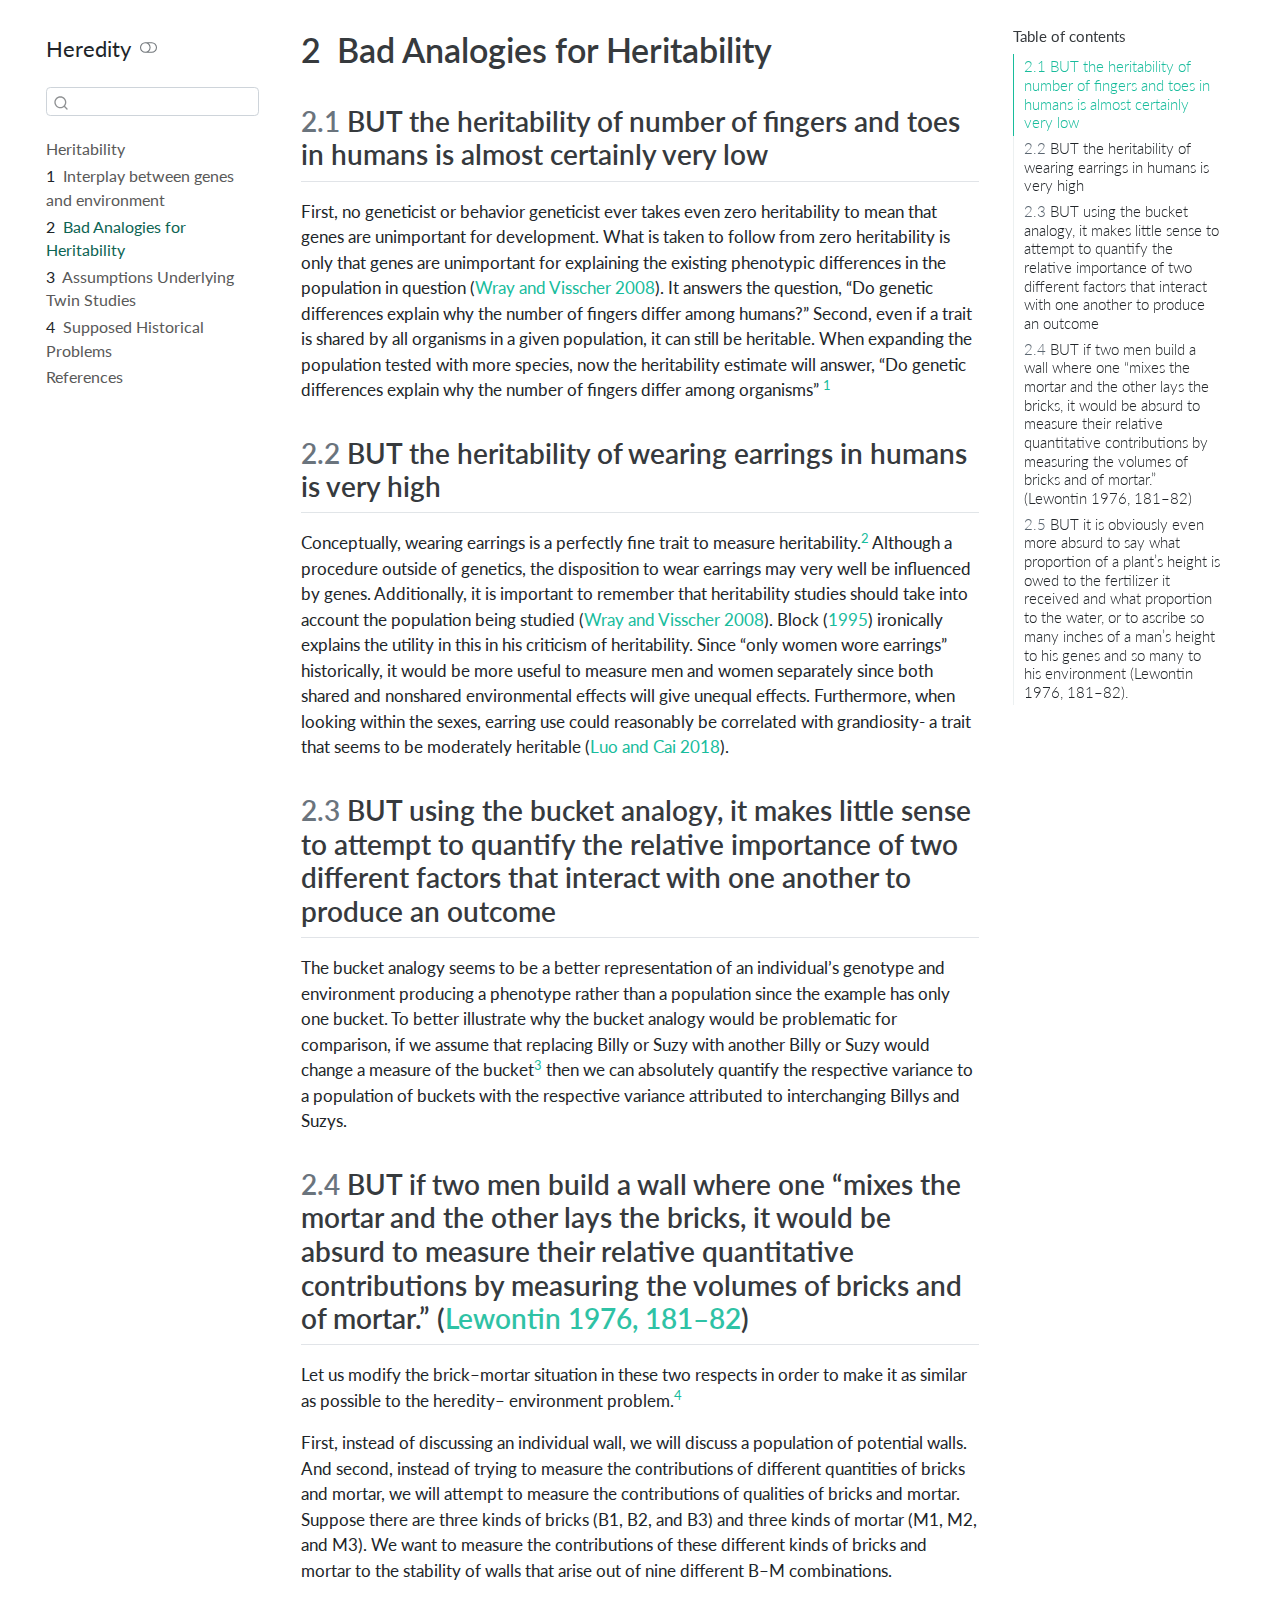
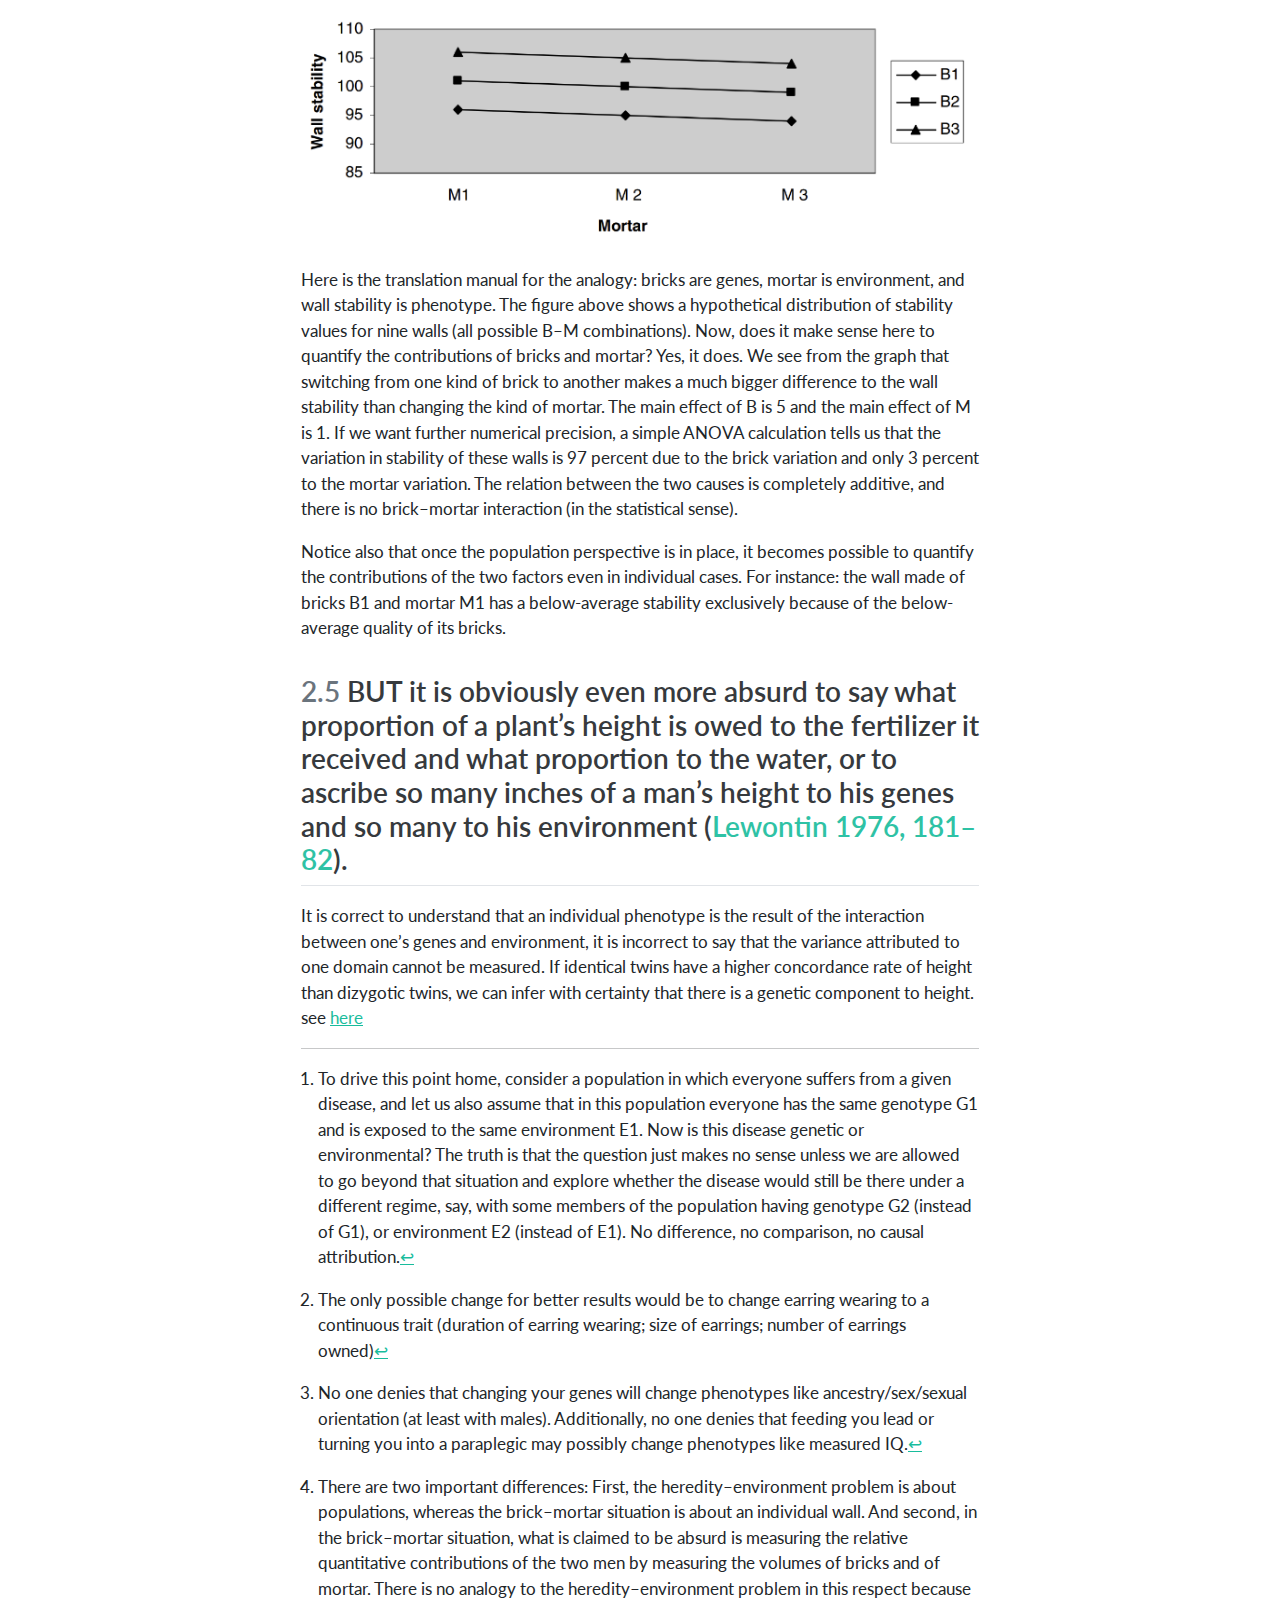
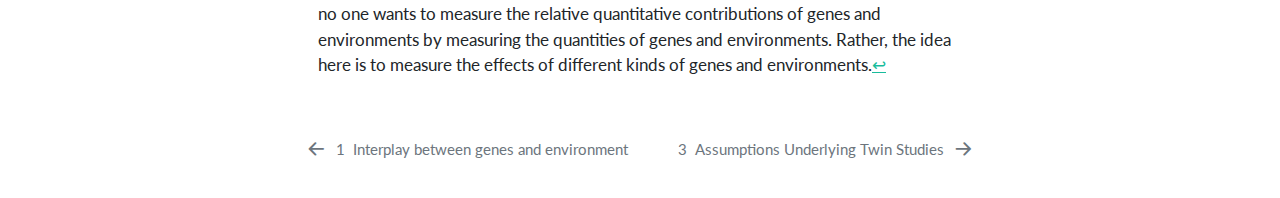
==== commit ae2e1ff2: "name" ====
--- a/docs/i_analogies.html
+++ b/docs/i_analogies.html
@@ -7,7 +7,7 @@
 <meta name="viewport" content="width=device-width, initial-scale=1.0, user-scalable=yes">
 
 
-<title>Heredity - 2&nbsp; Assumptions Underlying Twin Studies</title>
+<title>Heredity - 2&nbsp; Bad Analogies for Heritability</title>
 <style>
 code{white-space: pre-wrap;}
 span.smallcaps{font-variant: small-caps;}
@@ -95,7 +95,7 @@
       <button type="button" class="quarto-btn-toggle btn" data-bs-toggle="collapse" data-bs-target="#quarto-sidebar,#quarto-sidebar-glass" aria-controls="quarto-sidebar" aria-expanded="false" aria-label="Toggle sidebar navigation" onclick="if (window.quartoToggleHeadroom) { window.quartoToggleHeadroom(); }">
         <i class="bi bi-layout-text-sidebar-reverse"></i>
       </button>
-      <nav class="quarto-page-breadcrumbs" aria-label="breadcrumb"><ol class="breadcrumb"><li class="breadcrumb-item"><a href="./i_analogies.html"><span class="chapter-number">2</span>&nbsp; <span class="chapter-title">Assumptions Underlying Twin Studies</span></a></li></ol></nav>
+      <nav class="quarto-page-breadcrumbs" aria-label="breadcrumb"><ol class="breadcrumb"><li class="breadcrumb-item"><a href="./i_analogies.html"><span class="chapter-number">2</span>&nbsp; <span class="chapter-title">Bad Analogies for Heritability</span></a></li></ol></nav>
       <a class="flex-grow-1" role="button" data-bs-toggle="collapse" data-bs-target="#quarto-sidebar,#quarto-sidebar-glass" aria-controls="quarto-sidebar" aria-expanded="false" aria-label="Toggle sidebar navigation" onclick="if (window.quartoToggleHeadroom) { window.quartoToggleHeadroom(); }">      
       </a>
       <button type="button" class="btn quarto-search-button" aria-label="Search" onclick="window.quartoOpenSearch();">
@@ -138,7 +138,7 @@
         <li class="sidebar-item">
   <div class="sidebar-item-container"> 
   <a href="./i_analogies.html" class="sidebar-item-text sidebar-link active">
- <span class="menu-text"><span class="chapter-number">2</span>&nbsp; <span class="chapter-title">Assumptions Underlying Twin Studies</span></span></a>
+ <span class="menu-text"><span class="chapter-number">2</span>&nbsp; <span class="chapter-title">Bad Analogies for Heritability</span></span></a>
   </div>
 </li>
         <li class="sidebar-item">
@@ -182,7 +182,7 @@
 
 <header id="title-block-header" class="quarto-title-block default">
 <div class="quarto-title">
-<h1 class="title"><span class="chapter-number">2</span>&nbsp; <span class="chapter-title">Assumptions Underlying Twin Studies</span></h1>
+<h1 class="title"><span class="chapter-number">2</span>&nbsp; <span class="chapter-title">Bad Analogies for Heritability</span></h1>
 </div>
 
 
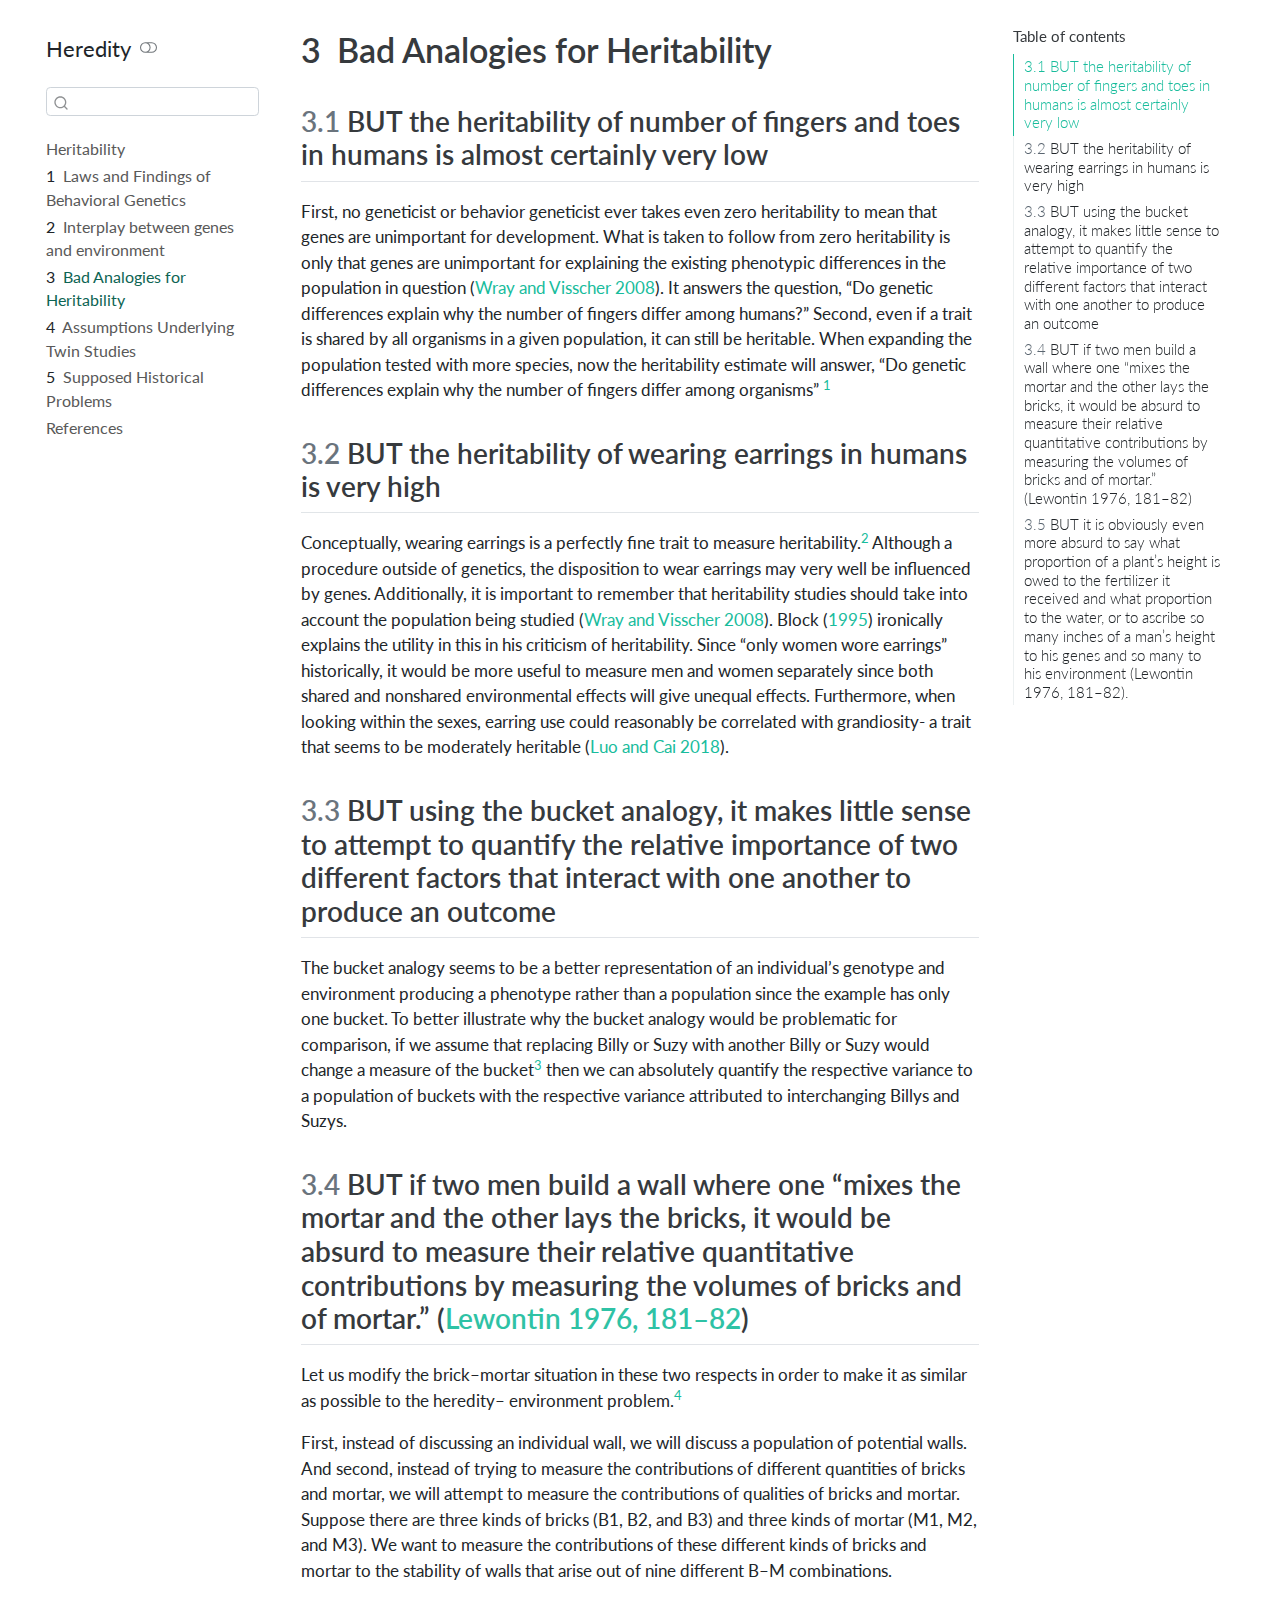
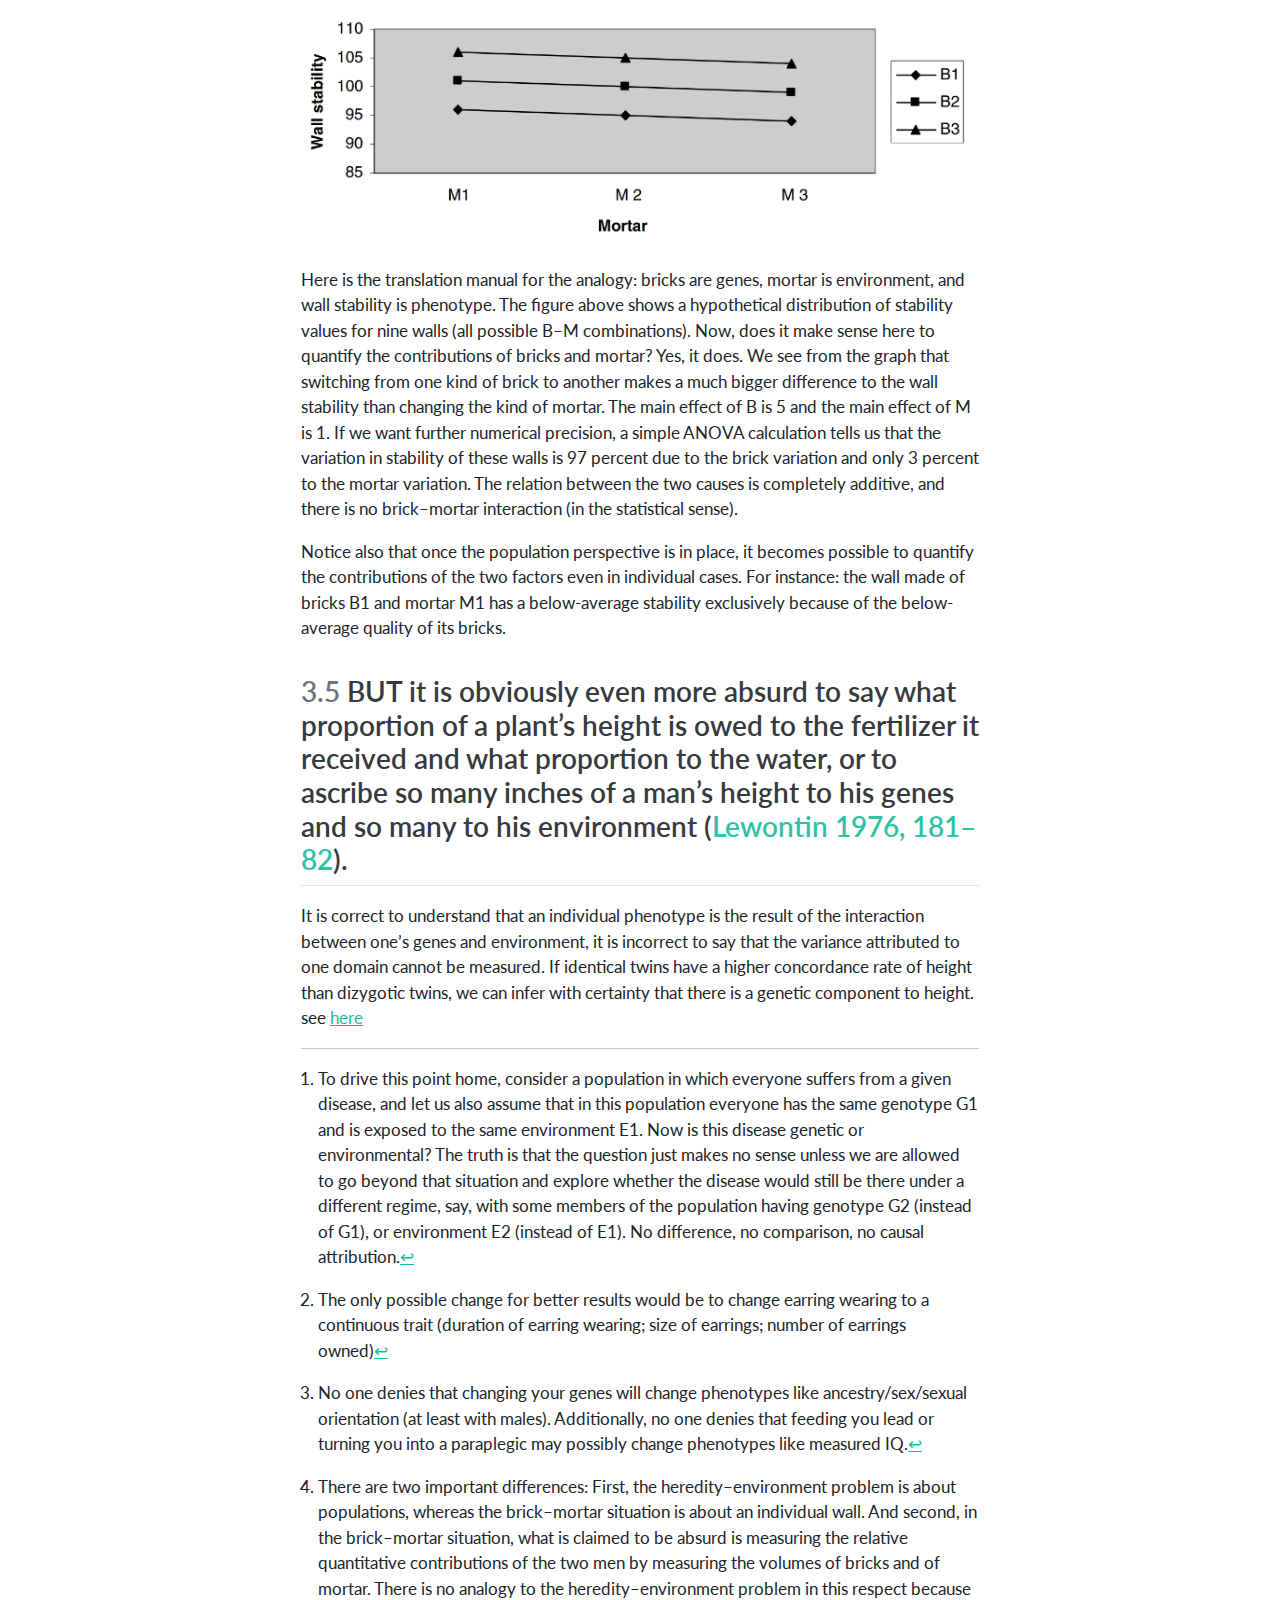
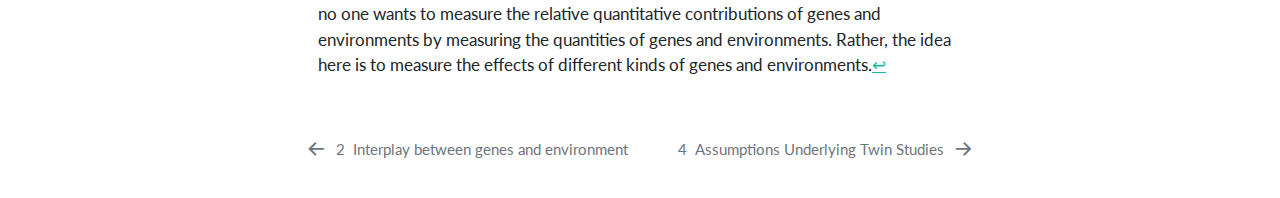
==== commit 9868f2c0: "done" ====
--- a/docs/i_analogies.html
+++ b/docs/i_analogies.html
@@ -7,7 +7,7 @@
 <meta name="viewport" content="width=device-width, initial-scale=1.0, user-scalable=yes">
 
 
-<title>Heredity - 2&nbsp; Bad Analogies for Heritability</title>
+<title>Heredity - 3&nbsp; Bad Analogies for Heritability</title>
 <style>
 code{white-space: pre-wrap;}
 span.smallcaps{font-variant: small-caps;}
@@ -95,7 +95,7 @@
       <button type="button" class="quarto-btn-toggle btn" data-bs-toggle="collapse" data-bs-target="#quarto-sidebar,#quarto-sidebar-glass" aria-controls="quarto-sidebar" aria-expanded="false" aria-label="Toggle sidebar navigation" onclick="if (window.quartoToggleHeadroom) { window.quartoToggleHeadroom(); }">
         <i class="bi bi-layout-text-sidebar-reverse"></i>
       </button>
-      <nav class="quarto-page-breadcrumbs" aria-label="breadcrumb"><ol class="breadcrumb"><li class="breadcrumb-item"><a href="./i_analogies.html"><span class="chapter-number">2</span>&nbsp; <span class="chapter-title">Bad Analogies for Heritability</span></a></li></ol></nav>
+      <nav class="quarto-page-breadcrumbs" aria-label="breadcrumb"><ol class="breadcrumb"><li class="breadcrumb-item"><a href="./i_analogies.html"><span class="chapter-number">3</span>&nbsp; <span class="chapter-title">Bad Analogies for Heritability</span></a></li></ol></nav>
       <a class="flex-grow-1" role="button" data-bs-toggle="collapse" data-bs-target="#quarto-sidebar,#quarto-sidebar-glass" aria-controls="quarto-sidebar" aria-expanded="false" aria-label="Toggle sidebar navigation" onclick="if (window.quartoToggleHeadroom) { window.quartoToggleHeadroom(); }">      
       </a>
       <button type="button" class="btn quarto-search-button" aria-label="Search" onclick="window.quartoOpenSearch();">
@@ -131,26 +131,32 @@
 </li>
         <li class="sidebar-item">
   <div class="sidebar-item-container"> 
+  <a href="./i_findings.html" class="sidebar-item-text sidebar-link">
+ <span class="menu-text"><span class="chapter-number">1</span>&nbsp; <span class="chapter-title">Laws and Findings of Behavioral Genetics</span></span></a>
+  </div>
+</li>
+        <li class="sidebar-item">
+  <div class="sidebar-item-container"> 
   <a href="./i_interplay.html" class="sidebar-item-text sidebar-link">
- <span class="menu-text"><span class="chapter-number">1</span>&nbsp; <span class="chapter-title">Interplay between genes and environment</span></span></a>
+ <span class="menu-text"><span class="chapter-number">2</span>&nbsp; <span class="chapter-title">Interplay between genes and environment</span></span></a>
   </div>
 </li>
         <li class="sidebar-item">
   <div class="sidebar-item-container"> 
   <a href="./i_analogies.html" class="sidebar-item-text sidebar-link active">
- <span class="menu-text"><span class="chapter-number">2</span>&nbsp; <span class="chapter-title">Bad Analogies for Heritability</span></span></a>
+ <span class="menu-text"><span class="chapter-number">3</span>&nbsp; <span class="chapter-title">Bad Analogies for Heritability</span></span></a>
   </div>
 </li>
         <li class="sidebar-item">
   <div class="sidebar-item-container"> 
   <a href="./i_assumptions.html" class="sidebar-item-text sidebar-link">
- <span class="menu-text"><span class="chapter-number">3</span>&nbsp; <span class="chapter-title">Assumptions Underlying Twin Studies</span></span></a>
+ <span class="menu-text"><span class="chapter-number">4</span>&nbsp; <span class="chapter-title">Assumptions Underlying Twin Studies</span></span></a>
   </div>
 </li>
         <li class="sidebar-item">
   <div class="sidebar-item-container"> 
   <a href="./i_historical.html" class="sidebar-item-text sidebar-link">
- <span class="menu-text"><span class="chapter-number">4</span>&nbsp; <span class="chapter-title">Supposed Historical Problems</span></span></a>
+ <span class="menu-text"><span class="chapter-number">5</span>&nbsp; <span class="chapter-title">Supposed Historical Problems</span></span></a>
   </div>
 </li>
         <li class="sidebar-item">
@@ -169,11 +175,11 @@
     <h2 id="toc-title">Table of contents</h2>
    
   <ul>
-  <li><a href="#but-the-heritability-of-number-of-fingers-and-toes-in-humans-is-almost-certainly-very-low" id="toc-but-the-heritability-of-number-of-fingers-and-toes-in-humans-is-almost-certainly-very-low" class="nav-link active" data-scroll-target="#but-the-heritability-of-number-of-fingers-and-toes-in-humans-is-almost-certainly-very-low"><span class="header-section-number">2.1</span> BUT the heritability of number of fingers and toes in humans is almost certainly very low</a></li>
-  <li><a href="#but-the-heritability-of-wearing-earrings-in-humans-is-very-high" id="toc-but-the-heritability-of-wearing-earrings-in-humans-is-very-high" class="nav-link" data-scroll-target="#but-the-heritability-of-wearing-earrings-in-humans-is-very-high"><span class="header-section-number">2.2</span> BUT the heritability of wearing earrings in humans is very high</a></li>
-  <li><a href="#but-using-the-bucket-analogy-it-makes-little-sense-to-attempt-to-quantify-the-relative-importance-of-two-different-factors-that-interact-with-one-another-to-produce-an-outcome" id="toc-but-using-the-bucket-analogy-it-makes-little-sense-to-attempt-to-quantify-the-relative-importance-of-two-different-factors-that-interact-with-one-another-to-produce-an-outcome" class="nav-link" data-scroll-target="#but-using-the-bucket-analogy-it-makes-little-sense-to-attempt-to-quantify-the-relative-importance-of-two-different-factors-that-interact-with-one-another-to-produce-an-outcome"><span class="header-section-number">2.3</span> BUT using the bucket analogy, it makes little sense to attempt to quantify the relative importance of two different factors that interact with one another to produce an outcome</a></li>
-  <li><a href="#[base64].-lewontin1976-p.-181182" id="[base64].-lewontin1976-p.-181182" class="nav-link" data-scroll-target="#[base64].-lewontin1976-p.-181182"><span class="header-section-number">2.4</span> BUT if two men build a wall where one “mixes the mortar and the other lays the bricks, it would be absurd to measure their relative quantitative contributions by measuring the volumes of bricks and of mortar.” <span class="citation" data-cites="lewontin1976">(Lewontin 1976, 181–82)</span></a></li>
-  <li><a href="#[base64].181-182." id="[base64].181-182." class="nav-link" data-scroll-target="#[base64].181-182."><span class="header-section-number">2.5</span> BUT it is obviously even more absurd to say what proportion of a plant’s height is owed to the fertilizer it received and what proportion to the water, or to ascribe so many inches of a man’s height to his genes and so many to his environment <span class="citation" data-cites="lewontin1976">(Lewontin 1976, 181–82)</span>.</a></li>
+  <li><a href="#but-the-heritability-of-number-of-fingers-and-toes-in-humans-is-almost-certainly-very-low" id="toc-but-the-heritability-of-number-of-fingers-and-toes-in-humans-is-almost-certainly-very-low" class="nav-link active" data-scroll-target="#but-the-heritability-of-number-of-fingers-and-toes-in-humans-is-almost-certainly-very-low"><span class="header-section-number">3.1</span> BUT the heritability of number of fingers and toes in humans is almost certainly very low</a></li>
+  <li><a href="#but-the-heritability-of-wearing-earrings-in-humans-is-very-high" id="toc-but-the-heritability-of-wearing-earrings-in-humans-is-very-high" class="nav-link" data-scroll-target="#but-the-heritability-of-wearing-earrings-in-humans-is-very-high"><span class="header-section-number">3.2</span> BUT the heritability of wearing earrings in humans is very high</a></li>
+  <li><a href="#but-using-the-bucket-analogy-it-makes-little-sense-to-attempt-to-quantify-the-relative-importance-of-two-different-factors-that-interact-with-one-another-to-produce-an-outcome" id="toc-but-using-the-bucket-analogy-it-makes-little-sense-to-attempt-to-quantify-the-relative-importance-of-two-different-factors-that-interact-with-one-another-to-produce-an-outcome" class="nav-link" data-scroll-target="#but-using-the-bucket-analogy-it-makes-little-sense-to-attempt-to-quantify-the-relative-importance-of-two-different-factors-that-interact-with-one-another-to-produce-an-outcome"><span class="header-section-number">3.3</span> BUT using the bucket analogy, it makes little sense to attempt to quantify the relative importance of two different factors that interact with one another to produce an outcome</a></li>
+  <li><a href="#[base64].-lewontin1976-p.-181182" id="[base64].-lewontin1976-p.-181182" class="nav-link" data-scroll-target="#[base64].-lewontin1976-p.-181182"><span class="header-section-number">3.4</span> BUT if two men build a wall where one “mixes the mortar and the other lays the bricks, it would be absurd to measure their relative quantitative contributions by measuring the volumes of bricks and of mortar.” <span class="citation" data-cites="lewontin1976">(Lewontin 1976, 181–82)</span></a></li>
+  <li><a href="#[base64].181-182." id="[base64].181-182." class="nav-link" data-scroll-target="#[base64].181-182."><span class="header-section-number">3.5</span> BUT it is obviously even more absurd to say what proportion of a plant’s height is owed to the fertilizer it received and what proportion to the water, or to ascribe so many inches of a man’s height to his genes and so many to his environment <span class="citation" data-cites="lewontin1976">(Lewontin 1976, 181–82)</span>.</a></li>
   </ul>
 </nav>
     </div>
@@ -182,7 +188,7 @@
 
 <header id="title-block-header" class="quarto-title-block default">
 <div class="quarto-title">
-<h1 class="title"><span class="chapter-number">2</span>&nbsp; <span class="chapter-title">Bad Analogies for Heritability</span></h1>
+<h1 class="title"><span class="chapter-number">3</span>&nbsp; <span class="chapter-title">Bad Analogies for Heritability</span></h1>
 </div>
 
 
@@ -197,28 +203,28 @@
 
 </header>
 
-<section id="but-the-heritability-of-number-of-fingers-and-toes-in-humans-is-almost-certainly-very-low" class="level2" data-number="2.1">
-<h2 data-number="2.1" class="anchored" data-anchor-id="but-the-heritability-of-number-of-fingers-and-toes-in-humans-is-almost-certainly-very-low"><span class="header-section-number">2.1</span> BUT the heritability of number of fingers and toes in humans is almost certainly very low</h2>
+<section id="but-the-heritability-of-number-of-fingers-and-toes-in-humans-is-almost-certainly-very-low" class="level2" data-number="3.1">
+<h2 data-number="3.1" class="anchored" data-anchor-id="but-the-heritability-of-number-of-fingers-and-toes-in-humans-is-almost-certainly-very-low"><span class="header-section-number">3.1</span> BUT the heritability of number of fingers and toes in humans is almost certainly very low</h2>
 <p>First, no geneticist or behavior geneticist ever takes even zero heritability to mean that genes are unimportant for development. What is taken to follow from zero heritability is only that genes are unimportant for explaining the existing phenotypic differences in the population in question <span class="citation" data-cites="wray2008">(<a href="references.html#ref-wray2008" role="doc-biblioref">Wray and Visscher 2008</a>)</span>. It answers the question, “Do genetic differences explain why the number of fingers differ among humans?” Second, even if a trait is shared by all organisms in a given population, it can still be heritable. When expanding the population tested with more species, now the heritability estimate will answer, “Do genetic differences explain why the number of fingers differ among organisms” <a href="#fn1" class="footnote-ref" id="fnref1" role="doc-noteref"><sup>1</sup></a></p>
 </section>
-<section id="but-the-heritability-of-wearing-earrings-in-humans-is-very-high" class="level2" data-number="2.2">
-<h2 data-number="2.2" class="anchored" data-anchor-id="but-the-heritability-of-wearing-earrings-in-humans-is-very-high"><span class="header-section-number">2.2</span> BUT the heritability of wearing earrings in humans is very high</h2>
+<section id="but-the-heritability-of-wearing-earrings-in-humans-is-very-high" class="level2" data-number="3.2">
+<h2 data-number="3.2" class="anchored" data-anchor-id="but-the-heritability-of-wearing-earrings-in-humans-is-very-high"><span class="header-section-number">3.2</span> BUT the heritability of wearing earrings in humans is very high</h2>
 <p>Conceptually, wearing earrings is a perfectly fine trait to measure heritability.<a href="#fn2" class="footnote-ref" id="fnref2" role="doc-noteref"><sup>2</sup></a> Although a procedure outside of genetics, the disposition to wear earrings may very well be influenced by genes. Additionally, it is important to remember that heritability studies should take into account the population being studied <span class="citation" data-cites="wray2008">(<a href="references.html#ref-wray2008" role="doc-biblioref">Wray and Visscher 2008</a>)</span>. <span class="citation" data-cites="block1995">Block (<a href="references.html#ref-block1995" role="doc-biblioref">1995</a>)</span> ironically explains the utility in this in his criticism of heritability. Since “only women wore earrings” historically, it would be more useful to measure men and women separately since both shared and nonshared environmental effects will give unequal effects. Furthermore, when looking within the sexes, earring use could reasonably be correlated with grandiosity- a trait that seems to be moderately heritable <span class="citation" data-cites="luo2018">(<a href="references.html#ref-luo2018" role="doc-biblioref">Luo and Cai 2018</a>)</span>.</p>
 </section>
-<section id="but-using-the-bucket-analogy-it-makes-little-sense-to-attempt-to-quantify-the-relative-importance-of-two-different-factors-that-interact-with-one-another-to-produce-an-outcome" class="level2" data-number="2.3">
-<h2 data-number="2.3" class="anchored" data-anchor-id="but-using-the-bucket-analogy-it-makes-little-sense-to-attempt-to-quantify-the-relative-importance-of-two-different-factors-that-interact-with-one-another-to-produce-an-outcome"><span class="header-section-number">2.3</span> BUT using the bucket analogy, it makes little sense to attempt to quantify the relative importance of two different factors that interact with one another to produce an outcome</h2>
+<section id="but-using-the-bucket-analogy-it-makes-little-sense-to-attempt-to-quantify-the-relative-importance-of-two-different-factors-that-interact-with-one-another-to-produce-an-outcome" class="level2" data-number="3.3">
+<h2 data-number="3.3" class="anchored" data-anchor-id="but-using-the-bucket-analogy-it-makes-little-sense-to-attempt-to-quantify-the-relative-importance-of-two-different-factors-that-interact-with-one-another-to-produce-an-outcome"><span class="header-section-number">3.3</span> BUT using the bucket analogy, it makes little sense to attempt to quantify the relative importance of two different factors that interact with one another to produce an outcome</h2>
 <p>The bucket analogy seems to be a better representation of an individual’s genotype and environment producing a phenotype rather than a population since the example has only one bucket. To better illustrate why the bucket analogy would be problematic for comparison, if we assume that replacing Billy or Suzy with another Billy or Suzy would change a measure of the bucket<a href="#fn3" class="footnote-ref" id="fnref3" role="doc-noteref"><sup>3</sup></a> then we can absolutely quantify the respective variance to a population of buckets with the respective variance attributed to interchanging Billys and Suzys.</p>
 </section>
-<section id="[base64].-lewontin1976-p.-181182" class="level2" data-number="2.4">
-<h2 data-number="2.4" class="anchored" data-anchor-id="[base64].-lewontin1976-p.-181182"><span class="header-section-number">2.4</span> BUT if two men build a wall where one “mixes the mortar and the other lays the bricks, it would be absurd to measure their relative quantitative contributions by measuring the volumes of bricks and of mortar.” <span class="citation" data-cites="lewontin1976">(<a href="references.html#ref-lewontin1976" role="doc-biblioref">Lewontin 1976, 181–82</a>)</span></h2>
+<section id="[base64].-lewontin1976-p.-181182" class="level2" data-number="3.4">
+<h2 data-number="3.4" class="anchored" data-anchor-id="[base64].-lewontin1976-p.-181182"><span class="header-section-number">3.4</span> BUT if two men build a wall where one “mixes the mortar and the other lays the bricks, it would be absurd to measure their relative quantitative contributions by measuring the volumes of bricks and of mortar.” <span class="citation" data-cites="lewontin1976">(<a href="references.html#ref-lewontin1976" role="doc-biblioref">Lewontin 1976, 181–82</a>)</span></h2>
 <p>Let us modify the brick–mortar situation in these two respects in order to make it as similar as possible to the heredity– environment problem.<a href="#fn4" class="footnote-ref" id="fnref4" role="doc-noteref"><sup>4</sup></a></p>
 <p>First, instead of discussing an individual wall, we will discuss a population of potential walls. And second, instead of trying to measure the contributions of different quantities of bricks and mortar, we will attempt to measure the contributions of qualities of bricks and mortar. Suppose there are three kinds of bricks (B1, B2, and B3) and three kinds of mortar (M1, M2, and M3). We want to measure the contributions of these different kinds of bricks and mortar to the stability of walls that arise out of nine different B–M combinations.</p>
 <p><img src="images/mortar.png" class="img-fluid"></p>
 <p>Here is the translation manual for the analogy: bricks are genes, mortar is environment, and wall stability is phenotype. The figure above shows a hypothetical distribution of stability values for nine walls (all possible B–M combinations). Now, does it make sense here to quantify the contributions of bricks and mortar? Yes, it does. We see from the graph that switching from one kind of brick to another makes a much bigger difference to the wall stability than changing the kind of mortar. The main effect of B is 5 and the main effect of M is 1. If we want further numerical precision, a simple ANOVA calculation tells us that the variation in stability of these walls is 97 percent due to the brick variation and only 3 percent to the mortar variation. The relation between the two causes is completely additive, and there is no brick–mortar interaction (in the statistical sense).</p>
 <p>Notice also that once the population perspective is in place, it becomes possible to quantify the contributions of the two factors even in individual cases. For instance: the wall made of bricks B1 and mortar M1 has a below-average stability exclusively because of the below-average quality of its bricks.</p>
 </section>
-<section id="[base64].181-182." class="level2" data-number="2.5">
-<h2 data-number="2.5" class="anchored" data-anchor-id="[base64].181-182."><span class="header-section-number">2.5</span> BUT it is obviously even more absurd to say what proportion of a plant’s height is owed to the fertilizer it received and what proportion to the water, or to ascribe so many inches of a man’s height to his genes and so many to his environment <span class="citation" data-cites="lewontin1976">(<a href="references.html#ref-lewontin1976" role="doc-biblioref">Lewontin 1976, 181–82</a>)</span>.</h2>
+<section id="[base64].181-182." class="level2" data-number="3.5">
+<h2 data-number="3.5" class="anchored" data-anchor-id="[base64].181-182."><span class="header-section-number">3.5</span> BUT it is obviously even more absurd to say what proportion of a plant’s height is owed to the fertilizer it received and what proportion to the water, or to ascribe so many inches of a man’s height to his genes and so many to his environment <span class="citation" data-cites="lewontin1976">(<a href="references.html#ref-lewontin1976" role="doc-biblioref">Lewontin 1976, 181–82</a>)</span>.</h2>
 <p>It is correct to understand that an individual phenotype is the result of the interaction between one’s genes and environment, it is incorrect to say that the variance attributed to one domain cannot be measured. If identical twins have a higher concordance rate of height than dizygotic twins, we can infer with certainty that there is a genetic component to height. see <a href="https://plato.stanford.edu/entries/heredity/#TermIssu">here</a></p>
 <!-- ## BUT If, for example, a nation refuses to send children with red hair to school, the genes that cause red hair can be said to lower reading scores attributing redheads’ illiteracy to their genes would probably strike most readers as absurd under these circumstances. (Jencks et al. 1972:66–67) -->
 
@@ -600,12 +606,12 @@
 <nav class="page-navigation">
   <div class="nav-page nav-page-previous">
       <a href="./i_interplay.html" class="pagination-link">
-        <i class="bi bi-arrow-left-short"></i> <span class="nav-page-text"><span class="chapter-number">1</span>&nbsp; <span class="chapter-title">Interplay between genes and environment</span></span>
+        <i class="bi bi-arrow-left-short"></i> <span class="nav-page-text"><span class="chapter-number">2</span>&nbsp; <span class="chapter-title">Interplay between genes and environment</span></span>
       </a>          
   </div>
   <div class="nav-page nav-page-next">
       <a href="./i_assumptions.html" class="pagination-link">
-        <span class="nav-page-text"><span class="chapter-number">3</span>&nbsp; <span class="chapter-title">Assumptions Underlying Twin Studies</span></span> <i class="bi bi-arrow-right-short"></i>
+        <span class="nav-page-text"><span class="chapter-number">4</span>&nbsp; <span class="chapter-title">Assumptions Underlying Twin Studies</span></span> <i class="bi bi-arrow-right-short"></i>
       </a>
   </div>
 </nav>
